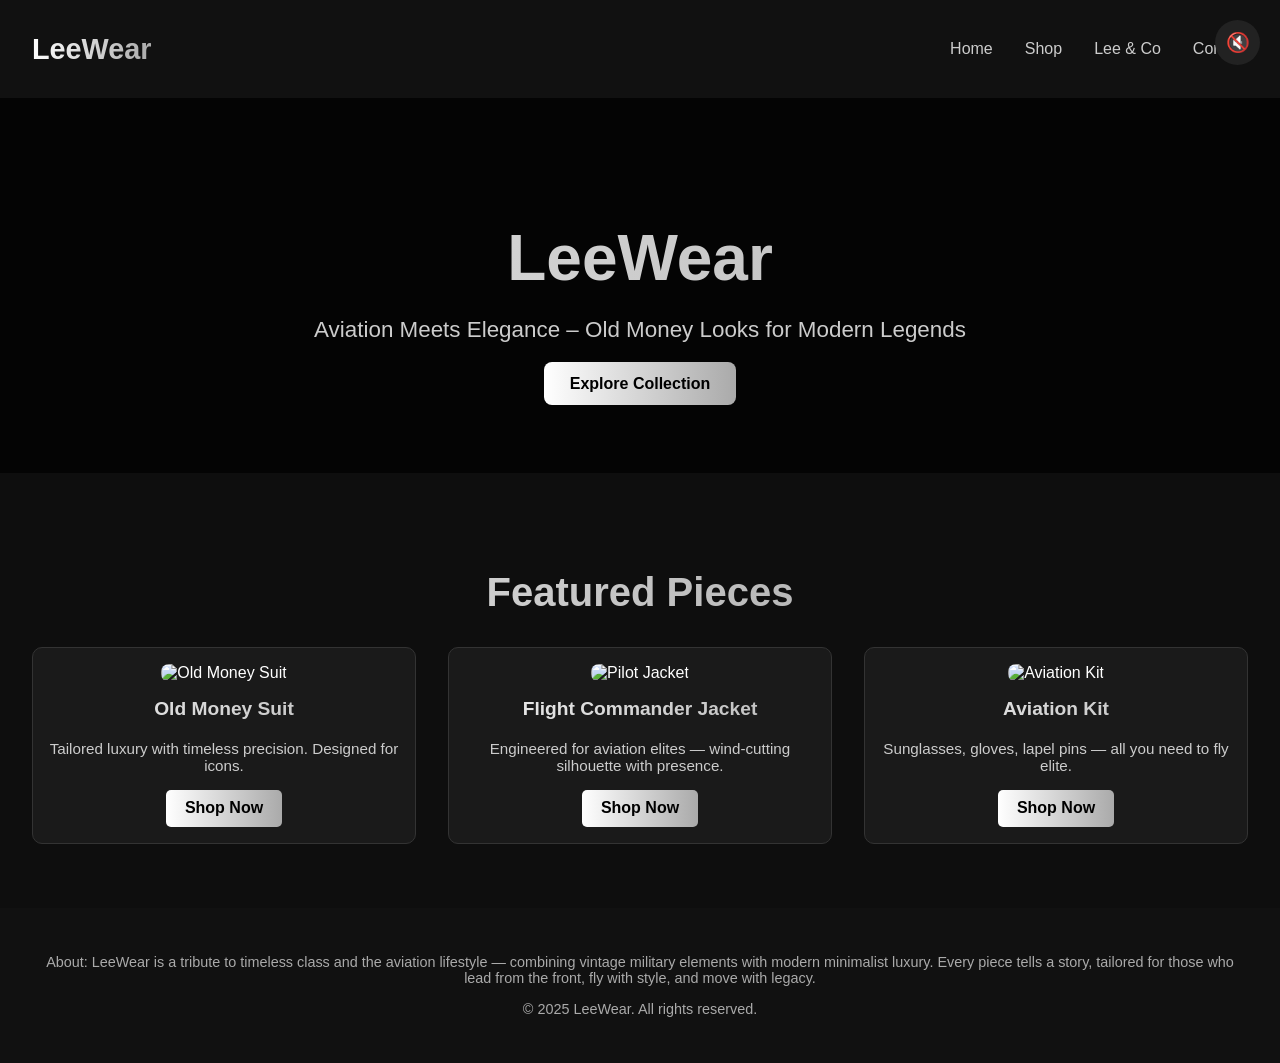
==== index.html @ e1c339de "Add files via upload" ====
<!DOCTYPE html>
<html lang="en">
<head>
  <meta charset="UTF-8" />
  <meta name="viewport" content="width=device-width, initial-scale=1.0"/>
  <title>LeeWear – Vintage Elite</title>
  <link rel="icon" href="https://img.icons8.com/?size=100&id=0PeI7FtJWHv1&format=png&color=000000" type="image/png"/>
  <style>
    body {
      margin: 0;
      font-family: 'Segoe UI', sans-serif;
      background-color: #0e0e0e;
      color: #fff;
    }

    nav {
      display: flex;
      justify-content: space-between;
      padding: 1.5rem 2rem;
      background-color: #111;
      align-items: center;
    }

    nav .logo {
      font-size: 1.8rem;
      font-weight: bold;
      background: linear-gradient(to right, #fff, #aaa);
      -webkit-background-clip: text;
      -webkit-text-fill-color: transparent;
    }

    nav ul {
      list-style: none;
      display: flex;
      gap: 2rem;
    }

    nav ul li a {
      color: #ccc;
      text-decoration: none;
      font-weight: 500;
      transition: color 0.3s;
    }

    nav ul li a:hover {
      color: #fff;
    }

    .hero {
      text-align: center;
      padding: 5rem 2rem;
      background: url('https://images.pexels.com/photos/432059/pexels-photo-432059.jpeg') center/cover no-repeat;
      background-blend-mode: multiply;
      background-color: rgba(0, 0, 0, 0.7);
    }

    .hero h1 {
      font-size: 4rem;
      margin-bottom: 1rem;
      background: linear-gradient(90deg, #e6e6e6, #b3b3b3);
      -webkit-background-clip: text;
      -webkit-text-fill-color: transparent;
    }

    .hero p {
      font-size: 1.4rem;
      margin-bottom: 2rem;
      color: #ccc;
    }

    .shop-btn {
      padding: 0.8rem 1.6rem;
      background: linear-gradient(to right, #fff, #aaa);
      color: black;
      border: none;
      border-radius: 8px;
      font-weight: bold;
      text-decoration: none;
      transition: background 0.3s;
    }

    .shop-btn:hover {
      background: linear-gradient(to right, #aaa, #fff);
    }

    .products {
      padding: 4rem 2rem;
      text-align: center;
    }

    .products h2 {
      font-size: 2.5rem;
      margin-bottom: 2rem;
      background: linear-gradient(to right, #eee, #999);
      -webkit-background-clip: text;
      -webkit-text-fill-color: transparent;
    }

    .product-grid {
      display: grid;
      grid-template-columns: repeat(auto-fit, minmax(250px, 1fr));
      gap: 2rem;
      margin-top: 2rem;
    }

    .product-card {
      background-color: #1a1a1a;
      border: 1px solid #333;
      border-radius: 10px;
      padding: 1rem;
      transition: transform 0.3s ease, border-color 0.3s;
    }

    .product-card:hover {
      transform: translateY(-5px);
      border-color: #888;
    }

    .product-card img {
      width: 100%;
      height: auto;
      border-radius: 8px;
    }

    .product-card h3 {
      margin-top: 1rem;
      font-size: 1.2rem;
      background: linear-gradient(to right, #eee, #bbb);
      -webkit-background-clip: text;
      -webkit-text-fill-color: transparent;
    }

    .product-card p {
      font-size: 0.95rem;
      margin: 0.5rem 0 1rem;
      color: #ccc;
    }

    .product-card a {
      display: inline-block;
      padding: 0.6rem 1.2rem;
      background: linear-gradient(to right, #fff, #aaa);
      color: black;
      border-radius: 5px;
      text-decoration: none;
      font-weight: bold;
      transition: background 0.3s;
    }

    .product-card a:hover {
      background: linear-gradient(to right, #aaa, #fff);
    }

    footer {
      text-align: center;
      padding: 2rem;
      background-color: #111;
      color: #aaa;
      font-size: 0.9rem;
    }

    #music-toggle {
      position: fixed;
      top: 20px;
      right: 20px;
      z-index: 999;
      background: #222;
      color: #fff;
      border: none;
      border-radius: 50%;
      width: 45px;
      height: 45px;
      font-size: 1.2rem;
      cursor: pointer;
    }

    @media (max-width: 768px) {
      nav ul {
        flex-direction: column;
        gap: 1rem;
      }
    }
  </style>
</head>
<body>
  <audio id="bg-audio" autoplay loop muted>
    <source src="https://archive.org/download/TheGodfatherTheme/The%20Godfather%20Theme.mp3" type="audio/mpeg">
  </audio>
  <button id="music-toggle">🔇</button>

  <script>
    const toggleBtn = document.getElementById('music-toggle');
    const audio = document.getElementById('bg-audio');

    toggleBtn.addEventListener('click', () => {
      audio.muted = !audio.muted;
      toggleBtn.textContent = audio.muted ? '🔇' : '🔊';
    });

    window.addEventListener('click', () => {
      if (audio.paused) audio.play();
    }, { once: true });
  </script>

  <header>
    <nav>
      <div class="logo">LeeWear</div>
      <ul>
        <li><a href="#top">Home</a></li>
        <li><a href="#products">Shop</a></li>
        <li><a href="https://tycoon-x32.github.io/lee-and-co/" target="_blank">Lee & Co</a></li>
        <li><a href="tel:+254708623801">Contact</a></li>
      </ul>
    </nav>
    <div class="hero" id="top">
      <h1>LeeWear</h1>
      <p>Aviation Meets Elegance – Old Money Looks for Modern Legends</p>
      <a href="#products" class="shop-btn">Explore Collection</a>
    </div>
  </header>

  <section class="products" id="products">
    <h2>Featured Pieces</h2>
    <div class="product-grid">
      <div class="product-card">
        <img src="https://images.pexels.com/photos/22481866/pexels-photo-22481866.jpeg" alt="Old Money Suit" />
        <h3>Old Money Suit</h3>
        <p>Tailored luxury with timeless precision. Designed for icons.</p>
        <a href="old-money-suit.html">Shop Now</a>
      </div>
      <div class="product-card">
        <img src="https://img.freepik.com/premium-photo/portrait-pilot-uniform-studio-shot-dark-background_977935-1883.jpg?w=2000" alt="Pilot Jacket" />
        <h3>Flight Commander Jacket</h3>
        <p>Engineered for aviation elites — wind-cutting silhouette with presence.</p>
        <a href="flight-commander-jacket.html">Shop Now</a>
      </div>
      <div class="product-card">
        <img src="https://images.pexels.com/photos/24425377/pexels-photo-24425377.jpeg" alt="Aviation Kit" />
        <h3>Aviation Kit</h3>
        <p>Sunglasses, gloves, lapel pins — all you need to fly elite.</p>
        <a href="aviation-kit.html">Shop Now</a>
      </div>
    </div>
  </section>

  <footer>
    <p>About: LeeWear is a tribute to timeless class and the aviation lifestyle — combining vintage military elements with modern minimalist luxury. Every piece tells a story, tailored for those who lead from the front, fly with style, and move with legacy.</p>
    <p>&copy; 2025 LeeWear. All rights reserved.</p>
  </footer>
</body>
</html>
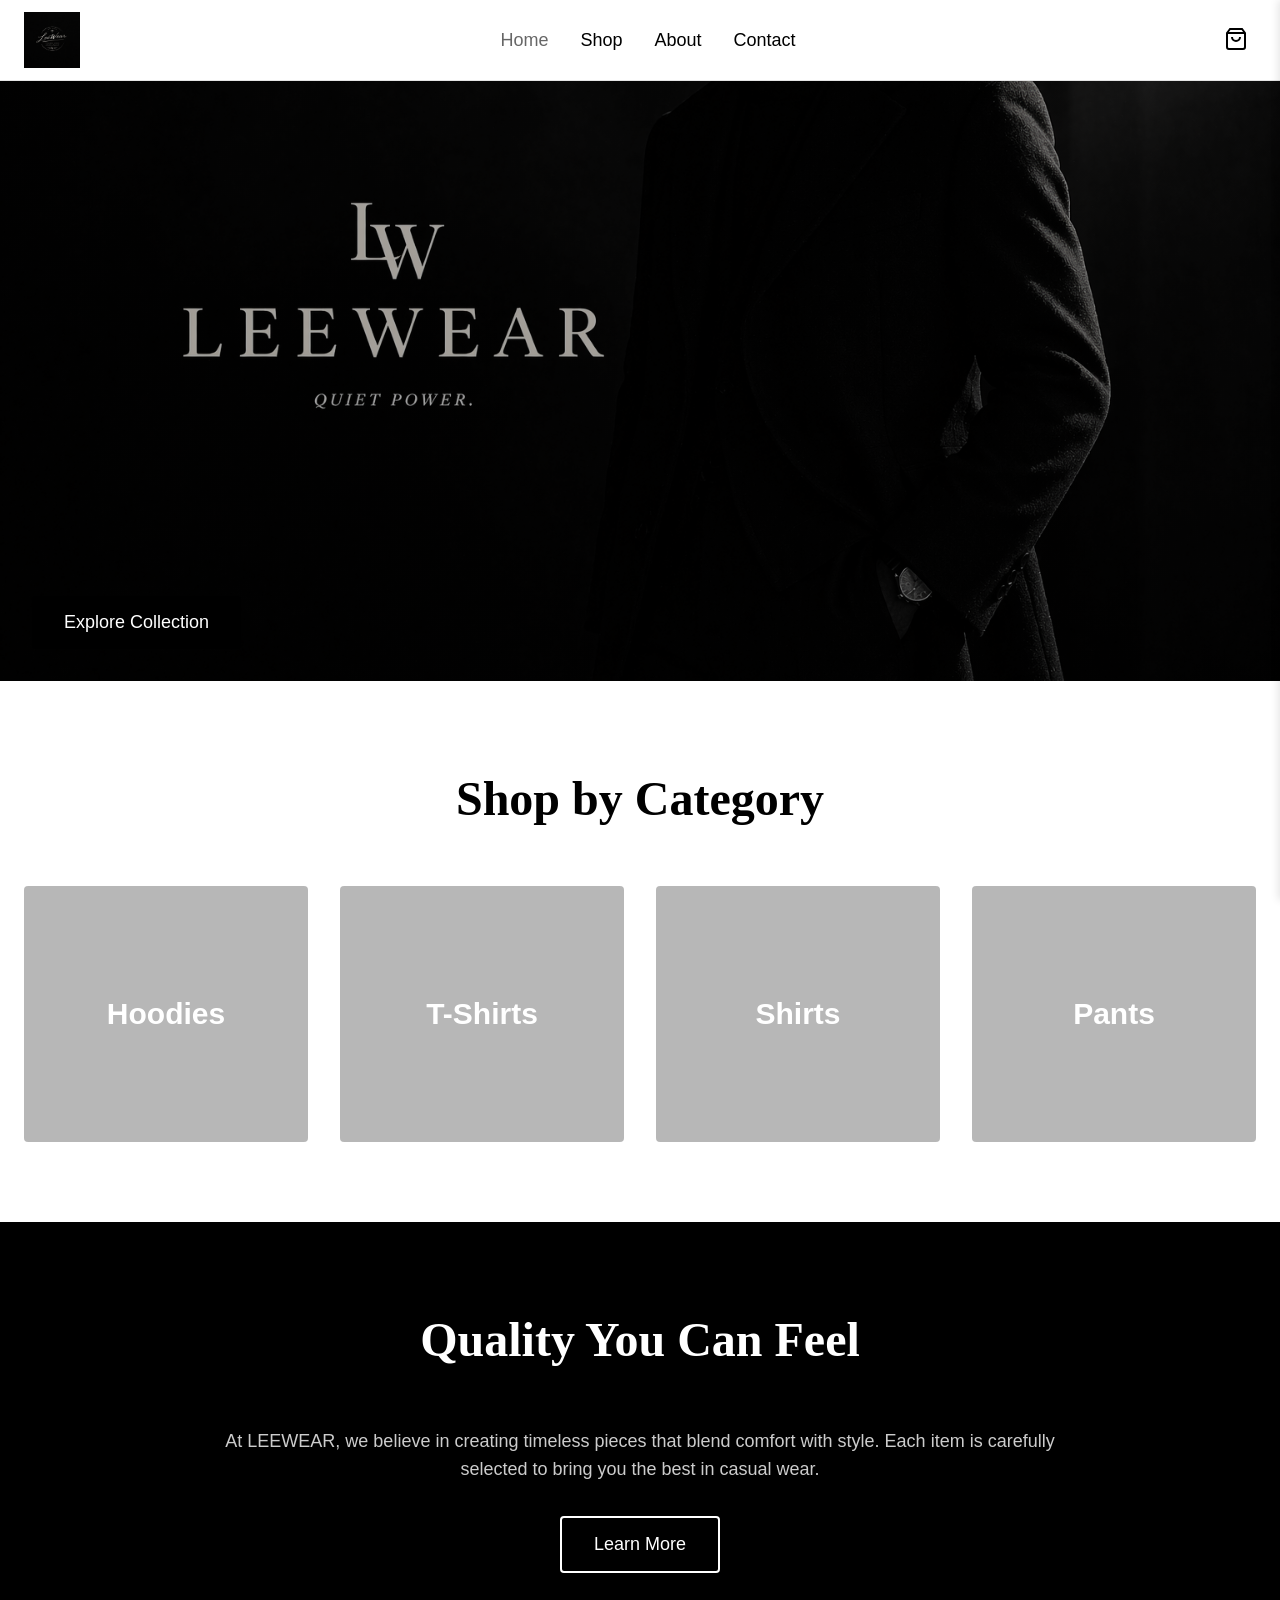
==== commit 3d1763da: "Add files via upload" ====
--- a/index.html
+++ b/index.html
@@ -1,251 +1,128 @@
 <!DOCTYPE html>
 <html lang="en">
 <head>
-  <meta charset="UTF-8" />
-  <meta name="viewport" content="width=device-width, initial-scale=1.0"/>
-  <title>LeeWear – Vintage Elite</title>
-  <link rel="icon" href="https://img.icons8.com/?size=100&id=0PeI7FtJWHv1&format=png&color=000000" type="image/png"/>
-  <style>
-    body {
-      margin: 0;
-      font-family: 'Segoe UI', sans-serif;
-      background-color: #0e0e0e;
-      color: #fff;
-    }
-
-    nav {
-      display: flex;
-      justify-content: space-between;
-      padding: 1.5rem 2rem;
-      background-color: #111;
-      align-items: center;
-    }
-
-    nav .logo {
-      font-size: 1.8rem;
-      font-weight: bold;
-      background: linear-gradient(to right, #fff, #aaa);
-      -webkit-background-clip: text;
-      -webkit-text-fill-color: transparent;
-    }
-
-    nav ul {
-      list-style: none;
-      display: flex;
-      gap: 2rem;
-    }
-
-    nav ul li a {
-      color: #ccc;
-      text-decoration: none;
-      font-weight: 500;
-      transition: color 0.3s;
-    }
-
-    nav ul li a:hover {
-      color: #fff;
-    }
-
-    .hero {
-      text-align: center;
-      padding: 5rem 2rem;
-      background: url('https://images.pexels.com/photos/432059/pexels-photo-432059.jpeg') center/cover no-repeat;
-      background-blend-mode: multiply;
-      background-color: rgba(0, 0, 0, 0.7);
-    }
-
-    .hero h1 {
-      font-size: 4rem;
-      margin-bottom: 1rem;
-      background: linear-gradient(90deg, #e6e6e6, #b3b3b3);
-      -webkit-background-clip: text;
-      -webkit-text-fill-color: transparent;
-    }
-
-    .hero p {
-      font-size: 1.4rem;
-      margin-bottom: 2rem;
-      color: #ccc;
-    }
-
-    .shop-btn {
-      padding: 0.8rem 1.6rem;
-      background: linear-gradient(to right, #fff, #aaa);
-      color: black;
-      border: none;
-      border-radius: 8px;
-      font-weight: bold;
-      text-decoration: none;
-      transition: background 0.3s;
-    }
-
-    .shop-btn:hover {
-      background: linear-gradient(to right, #aaa, #fff);
-    }
-
-    .products {
-      padding: 4rem 2rem;
-      text-align: center;
-    }
-
-    .products h2 {
-      font-size: 2.5rem;
-      margin-bottom: 2rem;
-      background: linear-gradient(to right, #eee, #999);
-      -webkit-background-clip: text;
-      -webkit-text-fill-color: transparent;
-    }
-
-    .product-grid {
-      display: grid;
-      grid-template-columns: repeat(auto-fit, minmax(250px, 1fr));
-      gap: 2rem;
-      margin-top: 2rem;
-    }
-
-    .product-card {
-      background-color: #1a1a1a;
-      border: 1px solid #333;
-      border-radius: 10px;
-      padding: 1rem;
-      transition: transform 0.3s ease, border-color 0.3s;
-    }
-
-    .product-card:hover {
-      transform: translateY(-5px);
-      border-color: #888;
-    }
-
-    .product-card img {
-      width: 100%;
-      height: auto;
-      border-radius: 8px;
-    }
-
-    .product-card h3 {
-      margin-top: 1rem;
-      font-size: 1.2rem;
-      background: linear-gradient(to right, #eee, #bbb);
-      -webkit-background-clip: text;
-      -webkit-text-fill-color: transparent;
-    }
-
-    .product-card p {
-      font-size: 0.95rem;
-      margin: 0.5rem 0 1rem;
-      color: #ccc;
-    }
-
-    .product-card a {
-      display: inline-block;
-      padding: 0.6rem 1.2rem;
-      background: linear-gradient(to right, #fff, #aaa);
-      color: black;
-      border-radius: 5px;
-      text-decoration: none;
-      font-weight: bold;
-      transition: background 0.3s;
-    }
-
-    .product-card a:hover {
-      background: linear-gradient(to right, #aaa, #fff);
-    }
-
-    footer {
-      text-align: center;
-      padding: 2rem;
-      background-color: #111;
-      color: #aaa;
-      font-size: 0.9rem;
-    }
-
-    #music-toggle {
-      position: fixed;
-      top: 20px;
-      right: 20px;
-      z-index: 999;
-      background: #222;
-      color: #fff;
-      border: none;
-      border-radius: 50%;
-      width: 45px;
-      height: 45px;
-      font-size: 1.2rem;
-      cursor: pointer;
-    }
-
-    @media (max-width: 768px) {
-      nav ul {
-        flex-direction: column;
-        gap: 1rem;
-      }
-    }
-  </style>
+    <meta charset="UTF-8">
+    <meta name="viewport" content="width=device-width, initial-scale=1.0">
+    <meta name="theme-color" content="#000000">
+    <link rel="icon" type="image/png" href="logo.png">
+    <link rel="apple-touch-icon" href="logo.png">
+    <link rel="manifest" href="manifest.webmanifest">
+    <title>LEEWEAR - Casual Style, Elevated Comfort</title>
+    <link rel="stylesheet" href="styles.css">
+    <link href="https://fonts.cdnfonts.com/css/palace-script-mt" rel="stylesheet">
+    <link href="https://fonts.cdnfonts.com/css/niagara-solid" rel="stylesheet">
 </head>
 <body>
-  <audio id="bg-audio" autoplay loop muted>
-    <source src="https://archive.org/download/TheGodfatherTheme/The%20Godfather%20Theme.mp3" type="audio/mpeg">
-  </audio>
-  <button id="music-toggle">🔇</button>
+    <!-- Navigation -->
+    <nav class="navbar">
+        <div class="nav-container">
+            <a href="index.html" class="logo">
+                <img src="logo.png" alt="LEEWEAR logo" class="logo-img">
+            </a>
+            
+            <div class="nav-links">
+                <a href="index.html" class="nav-link active">Home</a>
+                <a href="shop.html" class="nav-link">Shop</a>
+                <a href="about.html" class="nav-link">About</a>
+                <a href="contact.html" class="nav-link">Contact</a>
+            </div>
 
-  <script>
-    const toggleBtn = document.getElementById('music-toggle');
-    const audio = document.getElementById('bg-audio');
+            <div class="nav-actions">
+                <button class="cart-btn" onclick="toggleCart()">
+                    <svg width="24" height="24" viewBox="0 0 24 24" fill="none" stroke="currentColor" stroke-width="2">
+                        <path d="M6 2L3 6v14a2 2 0 0 0 2 2h14a2 2 0 0 0 2-2V6l-3-4z"></path>
+                        <line x1="3" y1="6" x2="21" y2="6"></line>
+                        <path d="M16 10a4 4 0 0 1-8 0"></path>
+                    </svg>
+                    <span class="cart-count" id="cart-count">0</span>
+                </button>
+                <button class="mobile-menu-btn" onclick="toggleMobileMenu()">
+                    <svg id="menu-icon" width="24" height="24" viewBox="0 0 24 24" fill="none" stroke="currentColor" stroke-width="2">
+                        <line x1="3" y1="12" x2="21" y2="12"></line>
+                        <line x1="3" y1="6" x2="21" y2="6"></line>
+                        <line x1="3" y1="18" x2="21" y2="18"></line>
+                    </svg>
+                </button>
+            </div>
+        </div>
 
-    toggleBtn.addEventListener('click', () => {
-      audio.muted = !audio.muted;
-      toggleBtn.textContent = audio.muted ? '🔇' : '🔊';
-    });
+        <div class="mobile-menu" id="mobile-menu">
+            <a href="index.html" class="mobile-link">Home</a>
+            <a href="shop.html" class="mobile-link">Shop</a>
+            <a href="about.html" class="mobile-link">About</a>
+            <a href="contact.html" class="mobile-link">Contact</a>
+        </div>
+    </nav>
 
-    window.addEventListener('click', () => {
-      if (audio.paused) audio.play();
-    }, { once: true });
-  </script>
+    <!-- Hero Section -->
+    <section class="hero">
+        <div class="hero-content">
+            <a href="shop.html" class="btn-primary">Explore Collection</a>
+        </div>
+    </section>
 
-  <header>
-    <nav>
-      <div class="logo">LeeWear</div>
-      <ul>
-        <li><a href="#top">Home</a></li>
-        <li><a href="#products">Shop</a></li>
-        <li><a href="https://tycoon-x32.github.io/lee-and-co/" target="_blank">Lee & Co</a></li>
-        <li><a href="tel:+254708623801">Contact</a></li>
-      </ul>
-    </nav>
-    <div class="hero" id="top">
-      <h1>LeeWear</h1>
-      <p>Aviation Meets Elegance – Old Money Looks for Modern Legends</p>
-      <a href="#products" class="shop-btn">Explore Collection</a>
+    <!-- Categories Section -->
+    <section class="categories-section">
+        <h2 class="section-title">Shop by Category</h2>
+        <div class="categories-grid">
+            <a href="shop.html?category=Hoodies" class="category-card">
+                <div class="category-overlay"></div>
+                <h3 class="category-name">Hoodies</h3>
+            </a>
+            <a href="shop.html?category=T-Shirts" class="category-card">
+                <div class="category-overlay"></div>
+                <h3 class="category-name">T-Shirts</h3>
+            </a>
+            <a href="shop.html?category=Shirts" class="category-card">
+                <div class="category-overlay"></div>
+                <h3 class="category-name">Shirts</h3>
+            </a>
+            <a href="shop.html?category=Pants" class="category-card">
+                <div class="category-overlay"></div>
+                <h3 class="category-name">Pants</h3>
+            </a>
+        </div>
+    </section>
+
+    <!-- About Preview -->
+    <section class="about-preview">
+        <div class="about-content">
+            <h2 class="section-title">Quality You Can Feel</h2>
+            <p class="about-text">
+                At LEEWEAR, we believe in creating timeless pieces that blend comfort with style.
+                Each item is carefully selected to bring you the best in casual wear.
+            </p>
+            <a href="about.html" class="btn-secondary">Learn More</a>
+        </div>
+    </section>
+
+    <!-- Cart Sidebar -->
+    <div class="cart-overlay" id="cart-overlay" onclick="toggleCart()"></div>
+    <div class="cart-sidebar" id="cart-sidebar">
+        <div class="cart-header">
+            <h2 class="cart-title">Shopping Cart</h2>
+            <button class="close-btn" onclick="toggleCart()">
+                <svg width="24" height="24" viewBox="0 0 24 24" fill="none" stroke="currentColor" stroke-width="2">
+                    <line x1="18" y1="6" x2="6" y2="18"></line>
+                    <line x1="6" y1="6" x2="18" y2="18"></line>
+                </svg>
+            </button>
+        </div>
+        <div class="cart-items" id="cart-items">
+            <div class="empty-cart">
+                <p>Your cart is empty</p>
+            </div>
+        </div>
+        <div class="cart-footer" id="cart-footer" style="display: none;">
+            <div class="cart-total">
+                <span>Total:</span>
+                <span class="total-price" id="total-price">KSH 0</span>
+            </div>
+            <button class="btn-checkout" onclick="checkout()">Proceed to Order</button>
+        </div>
     </div>
-  </header>
 
-  <section class="products" id="products">
-    <h2>Featured Pieces</h2>
-    <div class="product-grid">
-      <div class="product-card">
-        <img src="https://images.pexels.com/photos/22481866/pexels-photo-22481866.jpeg" alt="Old Money Suit" />
-        <h3>Old Money Suit</h3>
-        <p>Tailored luxury with timeless precision. Designed for icons.</p>
-        <a href="old-money-suit.html">Shop Now</a>
-      </div>
-      <div class="product-card">
-        <img src="https://img.freepik.com/premium-photo/portrait-pilot-uniform-studio-shot-dark-background_977935-1883.jpg?w=2000" alt="Pilot Jacket" />
-        <h3>Flight Commander Jacket</h3>
-        <p>Engineered for aviation elites — wind-cutting silhouette with presence.</p>
-        <a href="flight-commander-jacket.html">Shop Now</a>
-      </div>
-      <div class="product-card">
-        <img src="https://images.pexels.com/photos/24425377/pexels-photo-24425377.jpeg" alt="Aviation Kit" />
-        <h3>Aviation Kit</h3>
-        <p>Sunglasses, gloves, lapel pins — all you need to fly elite.</p>
-        <a href="aviation-kit.html">Shop Now</a>
-      </div>
-    </div>
-  </section>
-
-  <footer>
-    <p>About: LeeWear is a tribute to timeless class and the aviation lifestyle — combining vintage military elements with modern minimalist luxury. Every piece tells a story, tailored for those who lead from the front, fly with style, and move with legacy.</p>
-    <p>&copy; 2025 LeeWear. All rights reserved.</p>
-  </footer>
+    <script src="cart.js"></script>
+    <script src="main.js"></script>
 </body>
 </html>
--- a/styles.css
+++ b/styles.css
@@ -0,0 +1,814 @@
+* {
+    margin: 0;
+    padding: 0;
+    box-sizing: border-box;
+}
+
+body {
+    font-family: 'Niagara Solid', sans-serif;
+    background-color: #ffffff;
+    color: #000000;
+    line-height: 1.6;
+}
+
+/* Navigation */
+.navbar {
+    background-color: #ffffff;
+    border-bottom: 1px solid rgba(0, 0, 0, 0.1);
+    position: sticky;
+    top: 0;
+    z-index: 40;
+}
+
+.nav-container {
+    max-width: 1280px;
+    margin: 0 auto;
+    padding: 0 1.5rem;
+    display: flex;
+    justify-content: space-between;
+    align-items: center;
+    height: 80px;
+}
+
+.logo {
+    display: inline-flex;
+    align-items: center;
+    text-decoration: none;
+}
+
+.logo-img {
+    display: block;
+    width: auto;
+    max-height: 56px;
+}
+
+.nav-links {
+    display: flex;
+    gap: 2rem;
+}
+
+.nav-link {
+    color: #000000;
+    text-decoration: none;
+    font-size: 1.125rem;
+    transition: color 0.3s;
+}
+
+.nav-link:hover,
+.nav-link.active {
+    color: rgba(0, 0, 0, 0.6);
+}
+
+.nav-actions {
+    display: flex;
+    align-items: center;
+    gap: 0.5rem;
+}
+
+.cart-btn,
+.mobile-menu-btn {
+    background: none;
+    border: none;
+    cursor: pointer;
+    padding: 0.5rem;
+    border-radius: 50%;
+    transition: background-color 0.3s;
+    position: relative;
+}
+
+.cart-btn:hover,
+.mobile-menu-btn:hover {
+    background-color: rgba(0, 0, 0, 0.05);
+}
+
+.cart-count {
+    position: absolute;
+    top: -4px;
+    right: -4px;
+    background-color: #000000;
+    color: #ffffff;
+    font-size: 0.75rem;
+    width: 20px;
+    height: 20px;
+    border-radius: 50%;
+    display: none;
+    align-items: center;
+    justify-content: center;
+}
+
+.cart-count.active {
+    display: flex;
+}
+
+.mobile-menu-btn {
+    display: none;
+}
+
+.mobile-menu {
+    display: none;
+    padding-bottom: 1rem;
+}
+
+.mobile-menu.active {
+    display: block;
+}
+
+.mobile-link {
+    display: block;
+    padding: 0.5rem 1rem;
+    color: #000000;
+    text-decoration: none;
+    font-size: 1.125rem;
+    transition: background-color 0.3s;
+}
+
+.mobile-link:hover {
+    background-color: rgba(0, 0, 0, 0.05);
+}
+
+/* Hero Section */
+.hero {
+    height: 600px;
+    position: relative;
+    display: flex;
+    align-items: center;
+    justify-content: center;
+    background-image: linear-gradient(rgba(0, 0, 0, 0.35), rgba(0, 0, 0, 0.35)), url("hero.png");
+    background-size: cover;
+    background-position: center;
+    background-repeat: no-repeat;
+    color: #ffffff;
+}
+
+.hero-content {
+    position: absolute;
+    bottom: 2rem;
+    left: 2rem;
+    padding: 0;
+}
+
+.hero-title {
+    font-family: 'Palace Script MT', cursive;
+    font-size: 6rem;
+    margin-bottom: 1.5rem;
+    color: #ffffff;
+}
+
+.hero-subtitle {
+    font-size: 1.5rem;
+    color: rgba(255, 255, 255, 0.85);
+    margin-bottom: 2rem;
+}
+
+/* Buttons */
+.btn-primary,
+.btn-secondary,
+.btn-submit {
+    display: inline-block;
+    padding: 0.75rem 2rem;
+    border-radius: 4px;
+    text-decoration: none;
+    font-size: 1.125rem;
+    transition: all 0.3s;
+    cursor: pointer;
+    border: none;
+}
+
+.btn-primary {
+    background-color: #000000;
+    color: #ffffff;
+}
+
+.btn-primary:hover {
+    background-color: rgba(0, 0, 0, 0.8);
+}
+
+.btn-secondary {
+    background-color: transparent;
+    color: #ffffff;
+    border: 2px solid #ffffff;
+}
+
+.btn-secondary:hover {
+    background-color: #ffffff;
+    color: #000000;
+}
+
+.btn-submit {
+    width: 100%;
+    background-color: #000000;
+    color: #ffffff;
+    text-transform: uppercase;
+    letter-spacing: 1px;
+}
+
+.btn-submit:hover {
+    background-color: rgba(0, 0, 0, 0.8);
+}
+
+.pwa-install-banner {
+    position: fixed;
+    left: 1rem;
+    right: 1rem;
+    bottom: 1rem;
+    z-index: 100;
+    background-color: rgba(0, 0, 0, 0.9);
+    color: #ffffff;
+    border-radius: 12px;
+    box-shadow: 0 16px 40px rgba(0, 0, 0, 0.2);
+    padding: 1rem 1rem 0.75rem;
+}
+
+.pwa-install-content {
+    display: flex;
+    align-items: center;
+    justify-content: space-between;
+    gap: 1rem;
+    flex-wrap: wrap;
+}
+
+.pwa-install-content span {
+    flex: 1 1 220px;
+    font-size: 0.95rem;
+}
+
+.pwa-install-actions {
+    display: flex;
+    align-items: center;
+    gap: 0.75rem;
+    flex: 0 0 auto;
+}
+
+.pwa-install-close {
+    background: none;
+    border: none;
+    color: #ffffff;
+    font-size: 1.5rem;
+    cursor: pointer;
+    padding: 0 0.25rem;
+}
+
+/* Categories Section */
+.categories-section {
+    max-width: 1280px;
+    margin: 0 auto;
+    padding: 5rem 1.5rem;
+}
+
+.section-title {
+    font-family: 'Palace Script MT', cursive;
+    font-size: 3rem;
+    text-align: center;
+    margin-bottom: 3rem;
+}
+
+.categories-grid {
+    display: grid;
+    grid-template-columns: repeat(auto-fit, minmax(250px, 1fr));
+    gap: 2rem;
+}
+
+.category-card {
+    position: relative;
+    height: 16rem;
+    overflow: hidden;
+    border-radius: 4px;
+    text-decoration: none;
+    background-color: rgba(0, 0, 0, 0.1);
+}
+
+.category-overlay {
+    position: absolute;
+    inset: 0;
+    background-color: rgba(0, 0, 0, 0.2);
+    transition: background-color 0.3s;
+    z-index: 10;
+}
+
+.category-card:hover .category-overlay {
+    background-color: rgba(0, 0, 0, 0.1);
+}
+
+.category-name {
+    position: absolute;
+    inset: 0;
+    display: flex;
+    align-items: center;
+    justify-content: center;
+    color: #ffffff;
+    font-size: 1.875rem;
+    z-index: 20;
+}
+
+/* About Preview */
+.about-preview {
+    background-color: #000000;
+    color: #ffffff;
+    padding: 5rem 1rem;
+}
+
+.about-content {
+    max-width: 56rem;
+    margin: 0 auto;
+    text-align: center;
+}
+
+.about-text {
+    font-size: 1.125rem;
+    color: rgba(255, 255, 255, 0.8);
+    margin-bottom: 2rem;
+}
+
+/* Shop Page */
+.shop-container {
+    max-width: 1280px;
+    margin: 0 auto;
+    padding: 3rem 1.5rem;
+}
+
+.page-title {
+    font-family: 'Palace Script MT', cursive;
+    font-size: 4rem;
+    text-align: center;
+    margin-bottom: 3rem;
+}
+
+.category-filter {
+    display: flex;
+    justify-content: center;
+    gap: 1rem;
+    margin-bottom: 3rem;
+    flex-wrap: wrap;
+}
+
+.filter-btn {
+    padding: 0.5rem 1.5rem;
+    border-radius: 4px;
+    border: 1px solid rgba(0, 0, 0, 0.2);
+    background-color: #ffffff;
+    color: #000000;
+    cursor: pointer;
+    transition: all 0.3s;
+}
+
+.filter-btn:hover,
+.filter-btn.active {
+    background-color: #000000;
+    color: #ffffff;
+    border-color: #000000;
+}
+
+.products-grid {
+    display: grid;
+    grid-template-columns: repeat(auto-fill, minmax(250px, 1fr));
+    gap: 2rem;
+}
+
+/* Product Card */
+.product-card {
+    cursor: pointer;
+}
+
+.product-image-container {
+    position: relative;
+    aspect-ratio: 3/4;
+    overflow: hidden;
+    margin-bottom: 0.75rem;
+}
+
+.product-image {
+    width: 100%;
+    height: 100%;
+    object-fit: cover;
+    transition: transform 0.3s;
+}
+
+.product-card:hover .product-image {
+    transform: scale(1.05);
+}
+
+.product-info {
+    position: absolute;
+    bottom: 0;
+    left: 0;
+    right: 0;
+    background: linear-gradient(to top, rgba(0, 0, 0, 0.7), transparent);
+    padding: 1rem;
+}
+
+.product-name {
+    color: #ffffff;
+    font-size: 1.125rem;
+    margin-bottom: 0.25rem;
+}
+
+.product-price {
+    color: #ffffff;
+    font-weight: 600;
+}
+
+.add-to-cart-btn {
+    width: 100%;
+    background-color: #000000;
+    color: #ffffff;
+    padding: 0.5rem;
+    border: none;
+    border-radius: 4px;
+    cursor: pointer;
+    opacity: 0;
+    transition: opacity 0.3s;
+}
+
+.product-card:hover .add-to-cart-btn {
+    opacity: 1;
+}
+
+/* About Page */
+.about-container {
+    max-width: 56rem;
+    margin: 0 auto;
+    padding: 5rem 1.5rem;
+}
+
+.about-sections {
+    display: flex;
+    flex-direction: column;
+    gap: 2rem;
+}
+
+.about-section {
+    margin-bottom: 2rem;
+}
+
+.about-heading {
+    font-family: 'Palace Script MT', cursive;
+    font-size: 2rem;
+    margin-bottom: 1rem;
+}
+
+.about-paragraph {
+    font-size: 1.125rem;
+    color: rgba(0, 0, 0, 0.7);
+    line-height: 1.8;
+}
+
+.features-grid {
+    display: grid;
+    grid-template-columns: repeat(auto-fit, minmax(250px, 1fr));
+    gap: 1.5rem;
+}
+
+.feature-card {
+    border: 1px solid rgba(0, 0, 0, 0.1);
+    padding: 1.5rem;
+    border-radius: 4px;
+}
+
+.feature-title {
+    font-size: 1.25rem;
+    font-weight: 600;
+    margin-bottom: 0.5rem;
+}
+
+.feature-text {
+    color: rgba(0, 0, 0, 0.7);
+}
+
+.about-closing {
+    text-align: center;
+    padding-top: 2rem;
+}
+
+/* Contact Page */
+.contact-container {
+    max-width: 1152px;
+    margin: 0 auto;
+    padding: 5rem 1.5rem;
+}
+
+.contact-header {
+    text-align: center;
+    margin-bottom: 3rem;
+}
+
+.contact-subtitle {
+    font-size: 1.25rem;
+    color: rgba(0, 0, 0, 0.7);
+}
+
+.contact-grid {
+    display: grid;
+    grid-template-columns: repeat(auto-fit, minmax(350px, 1fr));
+    gap: 3rem;
+}
+
+.contact-heading {
+    font-family: 'Palace Script MT', cursive;
+    font-size: 2rem;
+    margin-bottom: 1.5rem;
+}
+
+.contact-intro {
+    font-size: 1.125rem;
+    color: rgba(0, 0, 0, 0.7);
+    margin-bottom: 2rem;
+}
+
+.contact-details {
+    display: flex;
+    flex-direction: column;
+    gap: 1.5rem;
+}
+
+.contact-item {
+    display: flex;
+    gap: 1rem;
+}
+
+.contact-item svg {
+    flex-shrink: 0;
+    margin-top: 0.25rem;
+}
+
+.contact-item h3 {
+    font-size: 1.125rem;
+    font-weight: 600;
+    margin-bottom: 0.25rem;
+}
+
+.contact-item a {
+    color: rgba(0, 0, 0, 0.7);
+    text-decoration: none;
+    transition: color 0.3s;
+}
+
+.contact-item a:hover {
+    color: #000000;
+}
+
+.contact-item p {
+    color: rgba(0, 0, 0, 0.7);
+}
+
+/* Contact Form */
+.contact-form {
+    display: flex;
+    flex-direction: column;
+    gap: 1.5rem;
+}
+
+.form-group {
+    display: flex;
+    flex-direction: column;
+}
+
+.form-group label {
+    font-size: 0.875rem;
+    font-weight: 500;
+    margin-bottom: 0.5rem;
+    text-transform: uppercase;
+    letter-spacing: 1px;
+}
+
+.form-group input,
+.form-group textarea {
+    padding: 0.75rem 1rem;
+    border: 1px solid rgba(0, 0, 0, 0.2);
+    border-radius: 4px;
+    font-family: 'Niagara Solid', sans-serif;
+    font-size: 1rem;
+    transition: border-color 0.3s;
+}
+
+.form-group input:focus,
+.form-group textarea:focus {
+    outline: none;
+    border-color: #000000;
+}
+
+.form-group textarea {
+    resize: none;
+}
+
+/* Cart Sidebar */
+.cart-overlay {
+    position: fixed;
+    inset: 0;
+    background-color: rgba(0, 0, 0, 0.5);
+    z-index: 40;
+    display: none;
+}
+
+.cart-overlay.active {
+    display: block;
+}
+
+.cart-sidebar {
+    position: fixed;
+    top: 0;
+    right: 0;
+    height: 100%;
+    width: 100%;
+    max-width: 28rem;
+    background-color: #ffffff;
+    box-shadow: -2px 0 8px rgba(0, 0, 0, 0.1);
+    z-index: 50;
+    transform: translateX(100%);
+    transition: transform 0.3s;
+    display: flex;
+    flex-direction: column;
+}
+
+.cart-sidebar.active {
+    transform: translateX(0);
+}
+
+.cart-header {
+    display: flex;
+    align-items: center;
+    justify-content: space-between;
+    padding: 1.5rem;
+    border-bottom: 1px solid rgba(0, 0, 0, 0.1);
+}
+
+.cart-title {
+    font-family: 'Palace Script MT', cursive;
+    font-size: 1.5rem;
+}
+
+.close-btn {
+    background: none;
+    border: none;
+    cursor: pointer;
+    padding: 0.5rem;
+    border-radius: 50%;
+    transition: background-color 0.3s;
+}
+
+.close-btn:hover {
+    background-color: rgba(0, 0, 0, 0.05);
+}
+
+.cart-items {
+    flex: 1;
+    overflow-y: auto;
+    padding: 1.5rem;
+}
+
+.empty-cart {
+    text-align: center;
+    padding: 3rem 0;
+    color: rgba(0, 0, 0, 0.6);
+}
+
+.cart-item {
+    display: flex;
+    gap: 1rem;
+    border-bottom: 1px solid rgba(0, 0, 0, 0.1);
+    padding-bottom: 1rem;
+    margin-bottom: 1rem;
+}
+
+.cart-item-image {
+    width: 80px;
+    height: 80px;
+    object-fit: cover;
+    border-radius: 4px;
+}
+
+.cart-item-details {
+    flex: 1;
+}
+
+.cart-item-name {
+    font-weight: 500;
+    margin-bottom: 0.25rem;
+}
+
+.cart-item-price {
+    font-size: 0.875rem;
+    color: rgba(0, 0, 0, 0.6);
+    margin-bottom: 0.5rem;
+}
+
+.cart-item-actions {
+    display: flex;
+    align-items: center;
+    gap: 0.5rem;
+}
+
+.quantity-btn {
+    background: none;
+    border: none;
+    cursor: pointer;
+    padding: 0.25rem;
+    border-radius: 4px;
+    transition: background-color 0.3s;
+}
+
+.quantity-btn:hover {
+    background-color: rgba(0, 0, 0, 0.05);
+}
+
+.quantity {
+    width: 2rem;
+    text-align: center;
+}
+
+.remove-btn {
+    background: none;
+    border: none;
+    cursor: pointer;
+    padding: 0.25rem;
+    color: #dc2626;
+    margin-left: auto;
+    border-radius: 4px;
+    transition: background-color 0.3s;
+}
+
+.remove-btn:hover {
+    background-color: #fef2f2;
+}
+
+.cart-footer {
+    border-top: 1px solid rgba(0, 0, 0, 0.1);
+    padding: 1.5rem;
+}
+
+.cart-total {
+    display: flex;
+    justify-content: space-between;
+    align-items: center;
+    margin-bottom: 1rem;
+    font-size: 1.125rem;
+}
+
+.total-price {
+    font-size: 1.5rem;
+    font-weight: bold;
+}
+
+.btn-checkout {
+    width: 100%;
+    background-color: #000000;
+    color: #ffffff;
+    padding: 0.75rem;
+    border: none;
+    border-radius: 4px;
+    cursor: pointer;
+    transition: background-color 0.3s;
+}
+
+.btn-checkout:hover {
+    background-color: rgba(0, 0, 0, 0.8);
+}
+
+/* Responsive Design */
+@media (max-width: 768px) {
+    .nav-links {
+        display: none;
+    }
+
+    .mobile-menu-btn {
+        display: block;
+    }
+
+    .hero-title {
+        font-size: 4rem;
+    }
+
+    .hero-subtitle {
+        font-size: 1.25rem;
+    }
+
+    .section-title {
+        font-size: 2.5rem;
+    }
+
+    .page-title {
+        font-size: 3rem;
+    }
+
+    .contact-grid {
+        grid-template-columns: 1fr;
+    }
+
+    .cart-sidebar {
+        max-width: 100%;
+    }
+}
+
+@media (max-width: 480px) {
+    .hero-title {
+        font-size: 3rem;
+    }
+
+    .categories-grid {
+        grid-template-columns: 1fr;
+    }
+
+    .products-grid {
+        grid-template-columns: repeat(2, 1fr);
+        gap: 1rem;
+    }
+}
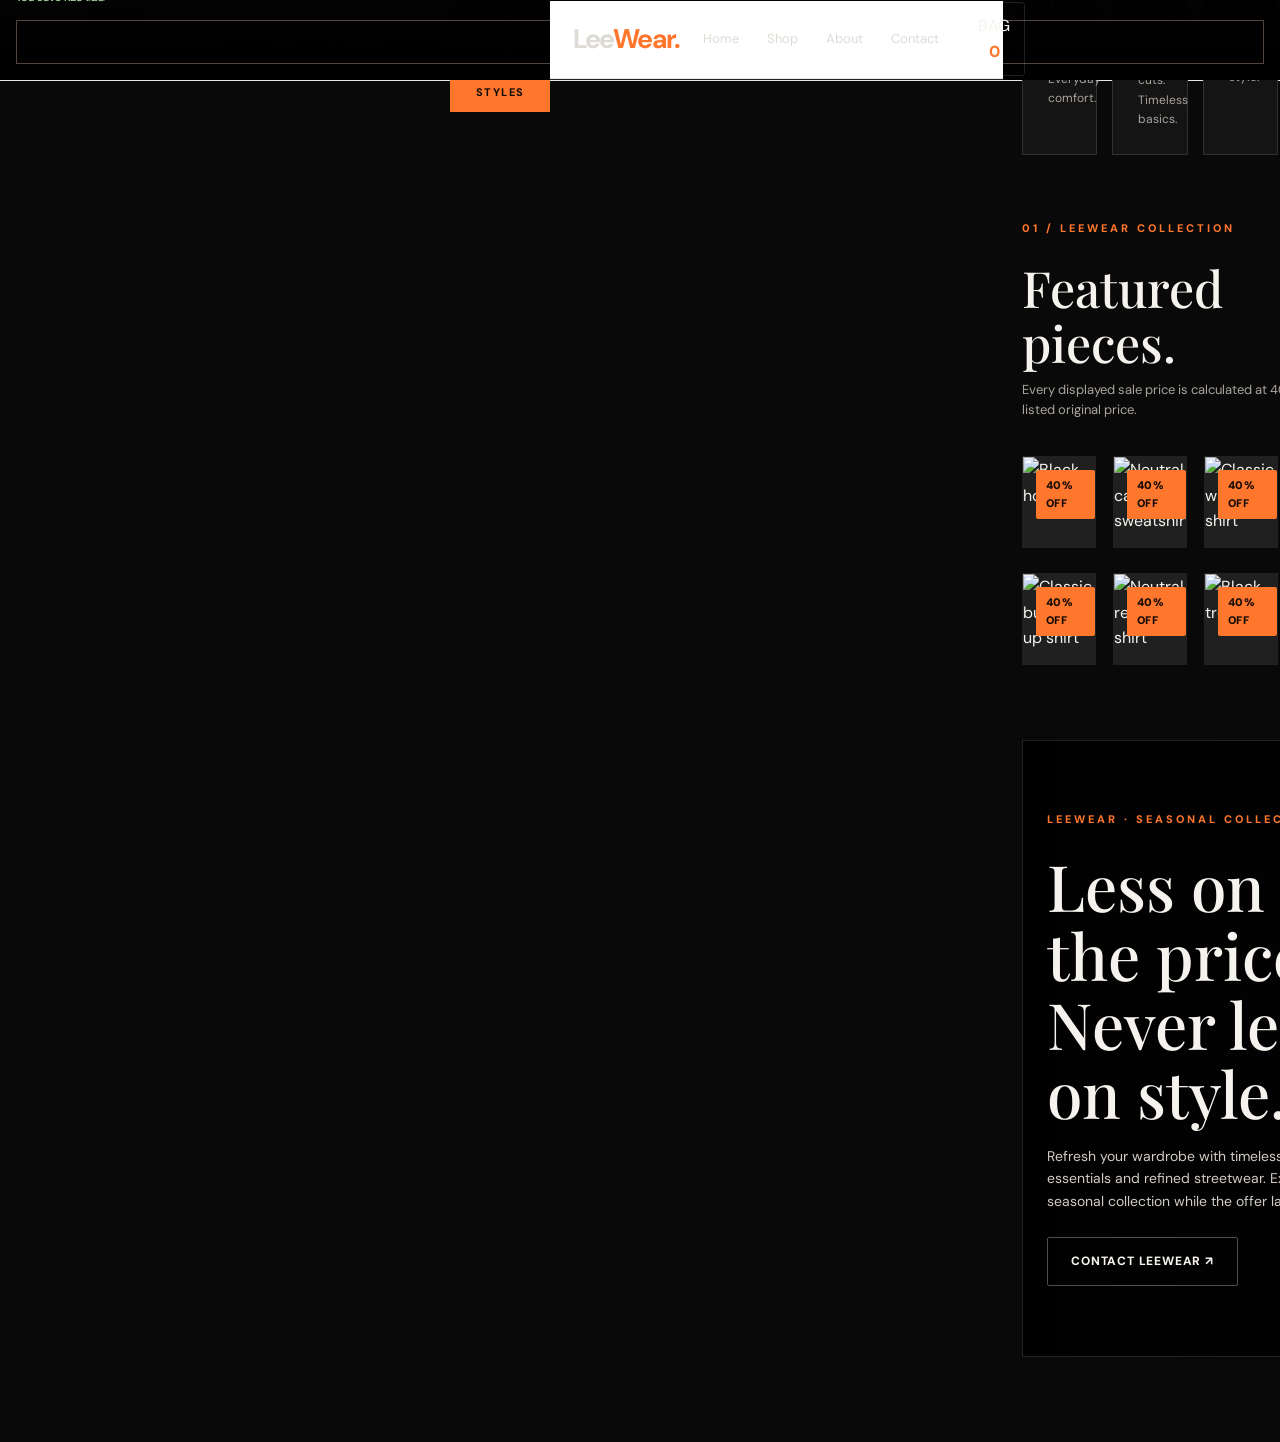
==== commit 44305941: "Update index.html" ====
--- a/index.html
+++ b/index.html
@@ -1,3 +1,4 @@
+
 <!DOCTYPE html>
 <html lang="en">
 <head>
@@ -26,103 +27,1236 @@
                 <a href="about.html" class="nav-link">About</a>
                 <a href="contact.html" class="nav-link">Contact</a>
             </div>
-
-            <div class="nav-actions">
-                <button class="cart-btn" onclick="toggleCart()">
-                    <svg width="24" height="24" viewBox="0 0 24 24" fill="none" stroke="currentColor" stroke-width="2">
-                        <path d="M6 2L3 6v14a2 2 0 0 0 2 2h14a2 2 0 0 0 2-2V6l-3-4z"></path>
-                        <line x1="3" y1="6" x2="21" y2="6"></line>
-                        <path d="M16 10a4 4 0 0 1-8 0"></path>
-                    </svg>
-                    <span class="cart-count" id="cart-count">0</span>
-                </button>
-                <button class="mobile-menu-btn" onclick="toggleMobileMenu()">
-                    <svg id="menu-icon" width="24" height="24" viewBox="0 0 24 24" fill="none" stroke="currentColor" stroke-width="2">
-                        <line x1="3" y1="12" x2="21" y2="12"></line>
-                        <line x1="3" y1="6" x2="21" y2="6"></line>
-                        <line x1="3" y1="18" x2="21" y2="18"></line>
-                    </svg>
-                </button>
+  <meta charset="UTF-8">
+  <meta name="viewport" content="width=device-width, initial-scale=1.0">
+  <meta name="theme-color" content="#0a0a0a">
+  <meta name="description" content="LeeWear seasonal sale. Discover premium streetwear, timeless essentials and 40% off promotional prices.">
+  <title>Seasonal Sale | LeeWear</title>
+
+  <link rel="preconnect" href="https://fonts.googleapis.com">
+  <link rel="preconnect" href="https://fonts.gstatic.com" crossorigin>
+  <link href="https://fonts.googleapis.com/css2?family=DM+Sans:wght@400;500;600;700&family=Playfair+Display:wght@500;600;700&display=swap" rel="stylesheet">
+
+  <style>
+    :root {
+      --black: #090909;
+      --panel: #141414;
+      --panel-light: #1c1c1c;
+      --white: #f6f3ee;
+      --muted: #aaa49c;
+      --orange: #ff762d;
+      --orange-light: #ff9a5f;
+      --border: rgba(255,255,255,.12);
+      --green: #a9d8a1;
+    }
+
+    * {
+      box-sizing: border-box;
+      margin: 0;
+      padding: 0;
+    }
+
+    html {
+      scroll-behavior: smooth;
+    }
+
+    body {
+      background: var(--black);
+      color: var(--white);
+      font-family: "DM Sans", sans-serif;
+      line-height: 1.6;
+    }
+
+    body.cart-open {
+      overflow: hidden;
+    }
+
+    a {
+      color: inherit;
+      text-decoration: none;
+    }
+
+    button {
+      font: inherit;
+      cursor: pointer;
+    }
+
+    .announcement {
+      padding: 10px 15px;
+      text-align: center;
+      background: var(--orange);
+      color: #160b05;
+      font-size: 11px;
+      font-weight: 800;
+      letter-spacing: 1.5px;
+      text-transform: uppercase;
+    }
+
+    header {
+      position: sticky;
+      top: 0;
+      z-index: 20;
+      background: rgba(9,9,9,.94);
+      backdrop-filter: blur(15px);
+      border-bottom: 1px solid var(--border);
+    }
+
+    .navbar {
+      max-width: 1400px;
+      margin: auto;
+      min-height: 78px;
+      padding: 0 5%;
+      display: flex;
+      justify-content: space-between;
+      align-items: center;
+      gap: 24px;
+    }
+
+    .logo {
+      font-size: 27px;
+      font-weight: 700;
+      letter-spacing: -1.8px;
+    }
+
+    .logo span {
+      color: var(--orange);
+    }
+
+    nav {
+      display: flex;
+      align-items: center;
+      gap: 28px;
+    }
+
+    nav a {
+      color: #dedbd5;
+      font-size: 13px;
+      transition: color .2s;
+    }
+
+    nav a:hover {
+      color: var(--orange);
+    }
+
+    .nav-actions {
+      display: flex;
+      align-items: center;
+      gap: 12px;
+    }
+
+    .cart-button,
+    .menu-button {
+      color: var(--white);
+      background: transparent;
+      border: 1px solid var(--border);
+      border-radius: 3px;
+      padding: 10px 14px;
+    }
+
+    .cart-button span {
+      color: var(--orange);
+      font-weight: 800;
+    }
+
+    .menu-button {
+      display: none;
+    }
+
+    .hero {
+      min-height: 580px;
+      display: flex;
+      align-items: center;
+      position: relative;
+      overflow: hidden;
+      background:
+        linear-gradient(90deg, rgba(0,0,0,.94) 0%, rgba(0,0,0,.77) 43%, rgba(0,0,0,.18) 100%),
+        url("https://images.unsplash.com/photo-1515886657613-9f3515b0c78f?auto=format&fit=crop&w=2000&q=85")
+        center 35% / cover no-repeat;
+    }
+
+    .hero-content {
+      max-width: 1400px;
+      width: 100%;
+      padding: 80px 7%;
+      position: relative;
+      z-index: 1;
+    }
+
+    .eyebrow {
+      color: var(--orange);
+      font-size: 11px;
+      letter-spacing: 3px;
+      font-weight: 800;
+      text-transform: uppercase;
+      margin-bottom: 22px;
+    }
+
+    .hero h1 {
+      max-width: 780px;
+      font-family: "Playfair Display", serif;
+      font-size: clamp(48px, 7vw, 94px);
+      line-height: .99;
+      font-weight: 500;
+      letter-spacing: -2px;
+    }
+
+    .hero h1 em {
+      color: var(--orange);
+      font-style: normal;
+    }
+
+    .hero p {
+      max-width: 480px;
+      color: #d0cbc4;
+      font-size: 15px;
+      margin: 25px 0 30px;
+    }
+
+    .button {
+      display: inline-flex;
+      align-items: center;
+      justify-content: center;
+      background: var(--orange);
+      color: #160b05;
+      padding: 14px 23px;
+      border: 1px solid var(--orange);
+      border-radius: 2px;
+      font-size: 12px;
+      font-weight: 800;
+      letter-spacing: .8px;
+      text-transform: uppercase;
+      transition: .2s;
+    }
+
+    .button:hover {
+      background: var(--orange-light);
+      transform: translateY(-2px);
+    }
+
+    .button-outline {
+      color: var(--white);
+      background: transparent;
+      border-color: rgba(255,255,255,.3);
+    }
+
+    .button-outline:hover {
+      background: var(--white);
+      color: var(--black);
+    }
+
+    .sale-strip {
+      display: flex;
+      justify-content: center;
+      flex-wrap: wrap;
+      gap: 10px 25px;
+      padding: 17px 20px;
+      background: #17120f;
+      border-top: 1px solid rgba(255,118,45,.3);
+      border-bottom: 1px solid rgba(255,118,45,.3);
+      color: #e7ddd4;
+      font-size: 11px;
+      font-weight: 700;
+      letter-spacing: 1.3px;
+      text-align: center;
+      text-transform: uppercase;
+    }
+
+    .sale-strip strong {
+      color: var(--orange);
+    }
+
+    .section {
+      max-width: 1400px;
+      padding: 85px 5%;
+      margin: auto;
+    }
+
+    .section-heading {
+      display: flex;
+      justify-content: space-between;
+      align-items: end;
+      gap: 20px;
+      margin-bottom: 35px;
+    }
+
+    .section-heading h2 {
+      font-family: "Playfair Display", serif;
+      font-size: clamp(34px, 4vw, 50px);
+      font-weight: 500;
+      line-height: 1.1;
+    }
+
+    .section-heading p {
+      color: var(--muted);
+      font-size: 13px;
+      margin-top: 10px;
+    }
+
+    .countdown-note {
+      border: 1px solid rgba(255,118,45,.45);
+      padding: 11px 14px;
+      color: var(--orange);
+      font-size: 11px;
+      font-weight: 800;
+      letter-spacing: .8px;
+      text-transform: uppercase;
+      white-space: nowrap;
+    }
+
+    .categories {
+      display: grid;
+      grid-template-columns: repeat(4, minmax(0, 1fr));
+      gap: 15px;
+      margin-bottom: 65px;
+    }
+
+    .category {
+      min-height: 180px;
+      padding: 25px;
+      background: var(--panel);
+      border: 1px solid var(--border);
+      transition: .25s;
+    }
+
+    .category:hover {
+      border-color: var(--orange);
+      transform: translateY(-4px);
+    }
+
+    .category small {
+      color: var(--orange);
+      font-size: 10px;
+      font-weight: 800;
+      letter-spacing: 2px;
+      text-transform: uppercase;
+    }
+
+    .category h3 {
+      font-family: "Playfair Display", serif;
+      font-size: 26px;
+      margin-top: 32px;
+      font-weight: 500;
+    }
+
+    .category p {
+      color: var(--muted);
+      font-size: 12px;
+      margin-top: 6px;
+    }
+
+    .products {
+      display: grid;
+      grid-template-columns: repeat(4, minmax(0, 1fr));
+      gap: 25px 17px;
+    }
+
+    .product-card {
+      min-width: 0;
+      background: #101010;
+      border: 1px solid rgba(255,255,255,.07);
+      transition: border-color .25s, transform .25s;
+    }
+
+    .product-card:hover {
+      border-color: rgba(255,118,45,.55);
+      transform: translateY(-4px);
+    }
+
+    .product-image {
+      position: relative;
+      overflow: hidden;
+      aspect-ratio: 4 / 5;
+      background: #202020;
+    }
+
+    .product-image img {
+      display: block;
+      width: 100%;
+      height: 100%;
+      object-fit: cover;
+      transition: transform .45s;
+    }
+
+    .product-card:hover .product-image img {
+      transform: scale(1.045);
+    }
+
+    .discount-badge {
+      position: absolute;
+      top: 13px;
+      left: 13px;
+      padding: 7px 10px;
+      background: var(--orange);
+      color: #160b05;
+      font-size: 11px;
+      font-weight: 900;
+      letter-spacing: .5px;
+      border-radius: 2px;
+    }
+
+    .product-info {
+      padding: 16px;
+    }
+
+    .product-category {
+      color: var(--muted);
+      font-size: 10px;
+      text-transform: uppercase;
+      letter-spacing: 1.4px;
+    }
+
+    .product-info h3 {
+      font-size: 15px;
+      font-weight: 600;
+      margin: 6px 0 9px;
+    }
+
+    .price-line {
+      display: flex;
+      align-items: baseline;
+      flex-wrap: wrap;
+      gap: 9px;
+      margin-bottom: 5px;
+    }
+
+    .price-original {
+      color: #8d8983;
+      text-decoration: line-through;
+      font-size: 13px;
+    }
+
+    .price-discounted {
+      color: var(--orange);
+      font-size: 19px;
+      font-weight: 800;
+    }
+
+    .savings {
+      color: var(--green);
+      font-size: 11px;
+      margin-bottom: 14px;
+    }
+
+    .add-button {
+      width: 100%;
+      padding: 12px;
+      color: var(--white);
+      background: transparent;
+      border: 1px solid #51453d;
+      font-size: 11px;
+      font-weight: 800;
+      letter-spacing: 1px;
+      text-transform: uppercase;
+      transition: .2s;
+    }
+
+    .add-button:hover {
+      background: var(--orange);
+      color: #160b05;
+      border-color: var(--orange);
+    }
+
+    .campaign {
+      margin-top: 75px;
+      padding: 70px 7%;
+      background:
+        linear-gradient(90deg, rgba(0,0,0,.92), rgba(0,0,0,.62)),
+        url("https://images.unsplash.com/photo-1529139574466-a303027c1d8b?auto=format&fit=crop&w=1800&q=85")
+        center 35% / cover no-repeat;
+      border: 1px solid var(--border);
+    }
+
+    .campaign h2 {
+      font-family: "Playfair Display", serif;
+      font-size: clamp(36px, 5vw, 64px);
+      line-height: 1.08;
+      max-width: 700px;
+      font-weight: 500;
+    }
+
+    .campaign p {
+      color: #d2ccc4;
+      max-width: 490px;
+      margin: 18px 0 25px;
+      font-size: 14px;
+    }
+
+    footer {
+      border-top: 1px solid var(--border);
+      padding: 40px 5%;
+      color: var(--muted);
+      font-size: 12px;
+    }
+
+    .footer-inner {
+      max-width: 1400px;
+      margin: auto;
+      display: flex;
+      justify-content: space-between;
+      align-items: center;
+      flex-wrap: wrap;
+      gap: 20px;
+    }
+
+    .footer-links {
+      display: flex;
+      gap: 20px;
+      flex-wrap: wrap;
+    }
+
+    .footer-links a:hover {
+      color: var(--orange);
+    }
+
+    /* Cart */
+    .cart-overlay {
+      position: fixed;
+      inset: 0;
+      z-index: 40;
+      background: rgba(0,0,0,.7);
+      opacity: 0;
+      visibility: hidden;
+      transition: .25s;
+    }
+
+    .cart-overlay.active {
+      opacity: 1;
+      visibility: visible;
+    }
+
+    .cart-sidebar {
+      position: fixed;
+      top: 0;
+      right: -450px;
+      z-index: 41;
+      height: 100%;
+      width: min(420px, 100%);
+      background: #111;
+      border-left: 1px solid var(--border);
+      display: flex;
+      flex-direction: column;
+      transition: right .3s ease;
+    }
+
+    .cart-sidebar.active {
+      right: 0;
+    }
+
+    .cart-header {
+      display: flex;
+      justify-content: space-between;
+      align-items: center;
+      padding: 22px;
+      border-bottom: 1px solid var(--border);
+    }
+
+    .cart-header h2 {
+      font-family: "Playfair Display", serif;
+      font-weight: 500;
+      font-size: 25px;
+    }
+
+    .close-cart {
+      background: transparent;
+      border: 0;
+      color: var(--white);
+      font-size: 28px;
+    }
+
+    .cart-items {
+      flex: 1;
+      overflow-y: auto;
+      padding: 20px;
+    }
+
+    .empty-cart {
+      color: var(--muted);
+      font-size: 13px;
+      padding: 25px 0;
+    }
+
+    .cart-item {
+      display: grid;
+      grid-template-columns: 1fr auto;
+      gap: 10px;
+      padding: 15px 0;
+      border-bottom: 1px solid var(--border);
+    }
+
+    .cart-item h4 {
+      font-size: 13px;
+    }
+
+    .cart-item p {
+      color: var(--orange);
+      font-size: 13px;
+      margin-top: 4px;
+    }
+
+    .quantity-controls {
+      display: flex;
+      align-items: center;
+      gap: 9px;
+      margin-top: 8px;
+    }
+
+    .quantity-controls button,
+    .remove-item {
+      border: 1px solid var(--border);
+      background: #1d1d1d;
+      color: var(--white);
+      min-width: 27px;
+      min-height: 27px;
+    }
+
+    .remove-item {
+      padding: 4px 8px;
+      color: var(--orange);
+    }
+
+    .cart-footer {
+      padding: 22px;
+      border-top: 1px solid var(--border);
+    }
+
+    .cart-total {
+      display: flex;
+      justify-content: space-between;
+      margin-bottom: 15px;
+      font-weight: 800;
+    }
+
+    .cart-total strong {
+      color: var(--orange);
+      font-size: 21px;
+    }
+
+    .checkout-button {
+      width: 100%;
+      border: 0;
+    }
+
+    .cart-disclaimer {
+      color: var(--muted);
+      font-size: 10px;
+      margin-top: 12px;
+    }
+
+    .toast {
+      position: fixed;
+      left: 50%;
+      bottom: 25px;
+      transform: translate(-50%, 20px);
+      z-index: 60;
+      padding: 12px 20px;
+      background: var(--orange);
+      color: #160b05;
+      font-size: 12px;
+      font-weight: 800;
+      opacity: 0;
+      pointer-events: none;
+      transition: .25s;
+    }
+
+    .toast.show {
+      opacity: 1;
+      transform: translate(-50%, 0);
+    }
+
+    @media (max-width: 1000px) {
+      .products {
+        grid-template-columns: repeat(3, minmax(0, 1fr));
+      }
+
+      .categories {
+        grid-template-columns: repeat(2, minmax(0, 1fr));
+      }
+
+      nav {
+        gap: 16px;
+      }
+    }
+
+    @media (max-width: 700px) {
+      .navbar {
+        min-height: 68px;
+      }
+
+      .menu-button {
+        display: block;
+      }
+
+      nav {
+        position: absolute;
+        top: 100%;
+        left: 0;
+        right: 0;
+        display: none;
+        flex-direction: column;
+        align-items: stretch;
+        gap: 0;
+        padding: 10px 5% 20px;
+        background: #0c0c0c;
+        border-bottom: 1px solid var(--border);
+      }
+
+      nav.open {
+        display: flex;
+      }
+
+      nav a {
+        padding: 12px 0;
+        border-bottom: 1px solid rgba(255,255,255,.06);
+      }
+
+      .hero {
+        min-height: 520px;
+        background-position: 58% center;
+      }
+
+      .hero-content {
+        padding: 65px 6%;
+      }
+
+      .hero h1 {
+        font-size: clamp(48px, 12vw, 72px);
+      }
+
+      .section {
+        padding: 60px 5%;
+      }
+
+      .section-heading {
+        align-items: flex-start;
+        flex-direction: column;
+      }
+
+      .products {
+        grid-template-columns: repeat(2, minmax(0, 1fr));
+        gap: 18px 10px;
+      }
+
+      .product-info {
+        padding: 11px;
+      }
+
+      .product-info h3 {
+        font-size: 13px;
+      }
+
+      .price-discounted {
+        font-size: 17px;
+      }
+
+      .campaign {
+        padding: 45px 7%;
+      }
+    }
+
+    @media (max-width: 380px) {
+      .cart-button {
+        padding: 9px;
+        font-size: 11px;
+      }
+
+      .logo {
+        font-size: 23px;
+      }
+
+      .products {
+        gap: 12px 8px;
+      }
+
+      .product-info {
+        padding: 9px;
+      }
+    }
+  </style>
+</head>
+
+<body>
+  <div class="announcement">
+    LeeWear Seasonal Sale · Save 40% on featured styles
+  </div>
+
+  <header>
+    <div class="navbar">
+      <a href="index.html" class="logo" aria-label="LeeWear Home">Lee<span>Wear.</span></a>
+
+      <nav id="main-nav">
+        <a href="index.html">Home</a>
+        <a href="shop.html">Shop</a>
+        <a href="about.html">About</a>
+        <a href="contact.html">Contact</a>
+      </nav>
+
+      <div class="nav-actions">
+        <button class="cart-button" id="open-cart" aria-label="Open shopping cart">
+          BAG <span id="cart-count">0</span>
+        </button>
+        <button class="menu-button" id="menu-button" aria-label="Toggle navigation" aria-expanded="false">☰</button>
+      </div>
+    </div>
+  </header>
+
+  <main>
+    <section class="hero">
+      <div class="hero-content">
+        <div class="eyebrow">Halloween · Black Friday · Christmas</div>
+        <h1>THE SEASON<br>OF <em>40% OFF.</em></h1>
+        <p>
+          Your favourite LeeWear essentials, with seasonal savings.
+          Discover timeless fits, elevated streetwear and everyday
+          pieces made to move with you.
+        </p>
+        <a href="#collection" class="button">Shop the sale ↗</a>
+      </div>
+    </section>
+
+    <div class="sale-strip">
+      <span><strong>40% OFF</strong> featured styles</span>
+      <span>Original prices shown</span>
+      <span>Seasonal LeeWear collection</span>
+    </div>
+
+    <section class="section" id="collection">
+      <div class="section-heading">
+        <div>
+          <div class="eyebrow">The seasonal edit</div>
+          <h2>Find your uniform.</h2>
+          <p>Premium everyday style. Seasonal promotional pricing.</p>
+        </div>
+        <div class="countdown-note">40% seasonal offer</div>
+      </div>
+
+      <div class="categories">
+        <a class="category" href="#hoodies">
+          <small>01 / Layer up</small>
+          <h3>Hoodies</h3>
+          <p>Relaxed fits. Everyday comfort.</p>
+        </a>
+        <a class="category" href="#tshirts">
+          <small>02 / Essentials</small>
+          <h3>T-Shirts</h3>
+          <p>Clean cuts. Timeless basics.</p>
+        </a>
+        <a class="category" href="#shirts">
+          <small>03 / Refined</small>
+          <h3>Shirts</h3>
+          <p>Classic silhouettes. Elevated style.</p>
+        </a>
+        <a class="category" href="#pants">
+          <small>04 / Complete the fit</small>
+          <h3>Trousers</h3>
+          <p>Modern proportions. Easy movement.</p>
+        </a>
+      </div>
+
+      <div class="section-heading" id="hoodies">
+        <div>
+          <div class="eyebrow">01 / LeeWear collection</div>
+          <h2>Featured pieces.</h2>
+          <p>Every displayed sale price is calculated at 40% off its listed original price.</p>
+        </div>
+      </div>
+
+      <div class="products" id="product-grid">
+
+        <article class="product-card" data-id="hoodie-black" data-name="Essential Black Hoodie" data-price="1800">
+          <div class="product-image">
+            <img src="https://images.unsplash.com/photo-1556821840-3a63f95609a7?auto=format&fit=crop&w=800&q=80" alt="Black hoodie" loading="lazy">
+            <span class="discount-badge">40% OFF</span>
+          </div>
+          <div class="product-info">
+            <div class="product-category">Hoodies</div>
+            <h3>Essential Black Hoodie</h3>
+            <div class="price-line">
+              <span class="price-original">KES 3,000</span>
+              <span class="price-discounted">KES 1,800</span>
             </div>
+            <div class="savings">You save KES 1,200</div>
+            <button class="add-button" data-add>Add to bag +</button>
+          </div>
+        </article>
+
+        <article class="product-card" data-id="hoodie-neutral" data-name="Neutral Everyday Hoodie" data-price="2100">
+          <div class="product-image">
+            <img src="https://images.unsplash.com/photo-1578681994506-b8f463449011?auto=format&fit=crop&w=800&q=80" alt="Neutral casual sweatshirt" loading="lazy">
+            <span class="discount-badge">40% OFF</span>
+          </div>
+          <div class="product-info">
+            <div class="product-category">Hoodies</div>
+            <h3>Neutral Everyday Hoodie</h3>
+            <div class="price-line">
+              <span class="price-original">KES 3,500</span>
+              <span class="price-discounted">KES 2,100</span>
+            </div>
+            <div class="savings">You save KES 1,400</div>
+            <button class="add-button" data-add>Add to bag +</button>
+          </div>
+        </article>
+
+        <article class="product-card" id="tshirts" data-id="tee-white" data-name="Classic White Tee" data-price="900">
+          <div class="product-image">
+            <img src="https://images.unsplash.com/photo-1521572163474-6864f9cf17ab?auto=format&fit=crop&w=800&q=80" alt="Classic white T-shirt" loading="lazy">
+            <span class="discount-badge">40% OFF</span>
+          </div>
+          <div class="product-info">
+            <div class="product-category">T-Shirts</div>
+            <h3>Classic White Tee</h3>
+            <div class="price-line">
+              <span class="price-original">KES 1,500</span>
+              <span class="price-discounted">KES 900</span>
+            </div>
+            <div class="savings">You save KES 600</div>
+            <button class="add-button" data-add>Add to bag +</button>
+          </div>
+        </article>
+
+        <article class="product-card" data-id="tee-black" data-name="Essential Black Tee" data-price="900">
+          <div class="product-image">
+            <img src="https://images.unsplash.com/photo-1503341504253-dff4815485f1?auto=format&fit=crop&w=800&q=80" alt="Black casual T-shirt" loading="lazy">
+            <span class="discount-badge">40% OFF</span>
+          </div>
+          <div class="product-info">
+            <div class="product-category">T-Shirts</div>
+            <h3>Essential Black Tee</h3>
+            <div class="price-line">
+              <span class="price-original">KES 1,500</span>
+              <span class="price-discounted">KES 900</span>
+            </div>
+            <div class="savings">You save KES 600</div>
+            <button class="add-button" data-add>Add to bag +</button>
+          </div>
+        </article>
+
+        <article class="product-card" id="shirts" data-id="shirt-classic" data-name="Classic Button Shirt" data-price="1500">
+          <div class="product-image">
+            <img src="https://images.unsplash.com/photo-1598033129183-c4f50c736f10?auto=format&fit=crop&w=800&q=80" alt="Classic button-up shirt" loading="lazy">
+            <span class="discount-badge">40% OFF</span>
+          </div>
+          <div class="product-info">
+            <div class="product-category">Shirts</div>
+            <h3>Classic Button Shirt</h3>
+            <div class="price-line">
+              <span class="price-original">KES 2,500</span>
+              <span class="price-discounted">KES 1,500</span>
+            </div>
+            <div class="savings">You save KES 1,000</div>
+            <button class="add-button" data-add>Add to bag +</button>
+          </div>
+        </article>
+
+        <article class="product-card" data-id="shirt-neutral" data-name="Relaxed Neutral Shirt" data-price="1800">
+          <div class="product-image">
+            <img src="https://images.unsplash.com/photo-1603252109303-2751441dd157?auto=format&fit=crop&w=800&q=80" alt="Neutral relaxed shirt" loading="lazy">
+            <span class="discount-badge">40% OFF</span>
+          </div>
+          <div class="product-info">
+            <div class="product-category">Shirts</div>
+            <h3>Relaxed Neutral Shirt</h3>
+            <div class="price-line">
+              <span class="price-original">KES 3,000</span>
+              <span class="price-discounted">KES 1,800</span>
+            </div>
+            <div class="savings">You save KES 1,200</div>
+            <button class="add-button" data-add>Add to bag +</button>
+          </div>
+        </article>
+
+        <article class="product-card" id="pants" data-id="trousers-black" data-name="Tailored Black Trousers" data-price="2100">
+          <div class="product-image">
+            <img src="https://images.unsplash.com/photo-1473966968600-fa801b869a1a?auto=format&fit=crop&w=800&q=80" alt="Black trousers" loading="lazy">
+            <span class="discount-badge">40% OFF</span>
+          </div>
+          <div class="product-info">
+            <div class="product-category">Trousers</div>
+            <h3>Tailored Black Trousers</h3>
+            <div class="price-line">
+              <span class="price-original">KES 3,500</span>
+              <span class="price-discounted">KES 2,100</span>
+            </div>
+            <div class="savings">You save KES 1,400</div>
+            <button class="add-button" data-add>Add to bag +</button>
+          </div>
+        </article>
+
+        <article class="product-card" data-id="trousers-casual" data-name="Relaxed Fit Trousers" data-price="1800">
+          <div class="product-image">
+            <img src="https://images.unsplash.com/photo-1517438476312-10d79c077509?auto=format&fit=crop&w=800&q=80" alt="Casual trousers" loading="lazy">
+            <span class="discount-badge">40% OFF</span>
+          </div>
+          <div class="product-info">
+            <div class="product-category">Trousers</div>
+            <h3>Relaxed Fit Trousers</h3>
+            <div class="price-line">
+              <span class="price-original">KES 3,000</span>
+              <span class="price-discounted">KES 1,800</span>
+            </div>
+            <div class="savings">You save KES 1,200</div>
+            <button class="add-button" data-add>Add to bag +</button>
+          </div>
+        </article>
+
+      </div>
+
+      <section class="campaign">
+        <div class="eyebrow">LeeWear · Seasonal collection</div>
+        <h2>Less on the price.<br>Never less on style.</h2>
+        <p>
+          Refresh your wardrobe with timeless essentials and refined
+          streetwear. Explore the seasonal collection while the offer lasts.
+        </p>
+        <a href="contact.html" class="button button-outline">Contact LeeWear ↗</a>
+      </section>
+    </section>
+  </main>
+
+  <footer>
+    <div class="footer-inner">
+      <a href="index.html" class="logo">Lee<span>Wear.</span></a>
+      <div>© <span id="year"></span> LeeWear. All rights reserved.</div>
+      <div class="footer-links">
+        <a href="index.html">Home</a>
+        <a href="shop.html">Shop</a>
+        <a href="about.html">About</a>
+        <a href="contact.html">Contact</a>
+      </div>
+    </div>
+  </footer>
+
+  <div class="cart-overlay" id="cart-overlay"></div>
+
+  <aside class="cart-sidebar" id="cart-sidebar" aria-label="Shopping cart" aria-hidden="true">
+    <div class="cart-header">
+      <h2>Your bag</h2>
+      <button class="close-cart" id="close-cart" aria-label="Close cart">×</button>
+    </div>
+
+    <div class="cart-items" id="cart-items">
+      <p class="empty-cart">Your bag is currently empty.</p>
+    </div>
+
+    <div class="cart-footer">
+      <div class="cart-total">
+        <span>Sale total</span>
+        <strong id="total-price">KES 0</strong>
+      </div>
+      <button class="button checkout-button" id="checkout-button">Enquire to order ↗</button>
+      <p class="cart-disclaimer">
+    
+      </p>
+    </div>
+  </aside>
+
+  <div class="toast" id="toast" role="status" aria-live="polite"></div>
+
+  <script>
+    // LeeWear seasonal sale: discounted prices are the prices charged in this demo cart.
+    const DISCOUNT_RATE = 0.40;
+    const CURRENCY = "KES";
+
+    const cart = {};
+
+    const cartCount = document.getElementById("cart-count");
+    const cartItems = document.getElementById("cart-items");
+    const totalPrice = document.getElementById("total-price");
+    const cartSidebar = document.getElementById("cart-sidebar");
+    const cartOverlay = document.getElementById("cart-overlay");
+    const toast = document.getElementById("toast");
+
+    function money(amount) {
+      return CURRENCY + " " + Math.round(amount).toLocaleString("en-KE");
+    }
+
+    function discountedPrice(originalPrice) {
+      return Math.round(originalPrice * (1 - DISCOUNT_RATE));
+    }
+
+    // Read the original prices from the product cards and calculate sale prices.
+    document.querySelectorAll(".product-card").forEach((card) => {
+      const original = Number(card.dataset.originalPrice || card.dataset.price);
+      if (!Number.isFinite(original) || original <= 0) return;
+
+      const sale = discountedPrice(original);
+      card.dataset.originalPrice = original;
+      card.dataset.price = sale;
+
+      const originalLabel = card.querySelector(".price-original");
+      const saleLabel = card.querySelector(".price-discounted");
+      const savingsLabel = card.querySelector(".savings");
+
+      if (originalLabel) originalLabel.textContent = money(original);
+      if (saleLabel) saleLabel.textContent = money(sale);
+      if (savingsLabel) savingsLabel.textContent = "You save " + money(original - sale);
+    });
+
+    function showToast(message) {
+      toast.textContent = message;
+      toast.classList.add("show");
+      window.clearTimeout(showToast.timer);
+      showToast.timer = window.setTimeout(() => {
+        toast.classList.remove("show");
+      }, 2200);
+    }
+
+    function openCart() {
+      cartSidebar.classList.add("active");
+      cartOverlay.classList.add("active");
+      cartSidebar.setAttribute("aria-hidden", "false");
+      document.body.classList.add("cart-open");
+    }
+
+    function closeCart() {
+      cartSidebar.classList.remove("active");
+      cartOverlay.classList.remove("active");
+      cartSidebar.setAttribute("aria-hidden", "true");
+      document.body.classList.remove("cart-open");
+    }
+
+    function addToCart(card) {
+      const id = card.dataset.id;
+      const name = card.dataset.name;
+      const price = Number(card.dataset.price);
+
+      if (!id || !name || !Number.isFinite(price) || price <= 0) {
+        showToast("This product could not be added.");
+        return;
+      }
+
+      if (cart[id]) {
+        cart[id].quantity += 1;
+      } else {
+        cart[id] = { id, name, price, quantity: 1 };
+      }
+
+      renderCart();
+      showToast(name + " added to your bag.");
+    }
+
+    function changeQuantity(id, change) {
+      if (!cart[id]) return;
+      cart[id].quantity += change;
+
+      if (cart[id].quantity <= 0) {
+        delete cart[id];
+      }
+
+      renderCart();
+    }
+
+    function removeItem(id) {
+      delete cart[id];
+      renderCart();
+    }
+
+    function renderCart() {
+      const items = Object.values(cart);
+      const quantity = items.reduce((sum, item) => sum + item.quantity, 0);
+      const total = items.reduce((sum, item) => sum + item.price * item.quantity, 0);
+
+      cartCount.textContent = quantity;
+      totalPrice.textContent = money(total);
+
+      if (items.length === 0) {
+        cartItems.innerHTML = '<p class="empty-cart">Your bag is currently empty.</p>';
+        return;
+      }
+
+      cartItems.innerHTML = items.map((item) => `
+        <div class="cart-item">
+          <div>
+            <h4>${escapeHTML(item.name)}</h4>
+            <p>${money(item.price)} each</p>
+            <div class="quantity-controls">
+              <button type="button" data-minus="${escapeHTML(item.id)}" aria-label="Decrease quantity">−</button>
+              <span>${item.quantity}</span>
+              <button type="button" data-plus="${escapeHTML(item.id)}" aria-label="Increase quantity">+</button>
+            </div>
+          </div>
+          <div>
+            <p>${money(item.price * item.quantity)}</p>
+            <button type="button" class="remove-item" data-remove="${escapeHTML(item.id)}">Remove</button>
+          </div>
         </div>
-
-        <div class="mobile-menu" id="mobile-menu">
-            <a href="index.html" class="mobile-link">Home</a>
-            <a href="shop.html" class="mobile-link">Shop</a>
-            <a href="about.html" class="mobile-link">About</a>
-            <a href="contact.html" class="mobile-link">Contact</a>
-        </div>
-    </nav>
-
-    <!-- Hero Section -->
-    <section class="hero">
-        <div class="hero-content">
-            <a href="shop.html" class="btn-primary">Explore Collection</a>
-        </div>
-    </section>
-
-    <!-- Categories Section -->
-    <section class="categories-section">
-        <h2 class="section-title">Shop by Category</h2>
-        <div class="categories-grid">
-            <a href="shop.html?category=Hoodies" class="category-card">
-                <div class="category-overlay"></div>
-                <h3 class="category-name">Hoodies</h3>
-            </a>
-            <a href="shop.html?category=T-Shirts" class="category-card">
-                <div class="category-overlay"></div>
-                <h3 class="category-name">T-Shirts</h3>
-            </a>
-            <a href="shop.html?category=Shirts" class="category-card">
-                <div class="category-overlay"></div>
-                <h3 class="category-name">Shirts</h3>
-            </a>
-            <a href="shop.html?category=Pants" class="category-card">
-                <div class="category-overlay"></div>
-                <h3 class="category-name">Pants</h3>
-            </a>
-        </div>
-    </section>
-
-    <!-- About Preview -->
-    <section class="about-preview">
-        <div class="about-content">
-            <h2 class="section-title">Quality You Can Feel</h2>
-            <p class="about-text">
-                At LEEWEAR, we believe in creating timeless pieces that blend comfort with style.
-                Each item is carefully selected to bring you the best in casual wear.
-            </p>
-            <a href="about.html" class="btn-secondary">Learn More</a>
-        </div>
-    </section>
-
-    <!-- Cart Sidebar -->
-    <div class="cart-overlay" id="cart-overlay" onclick="toggleCart()"></div>
-    <div class="cart-sidebar" id="cart-sidebar">
-        <div class="cart-header">
-            <h2 class="cart-title">Shopping Cart</h2>
-            <button class="close-btn" onclick="toggleCart()">
-                <svg width="24" height="24" viewBox="0 0 24 24" fill="none" stroke="currentColor" stroke-width="2">
-                    <line x1="18" y1="6" x2="6" y2="18"></line>
-                    <line x1="6" y1="6" x2="18" y2="18"></line>
-                </svg>
-            </button>
-        </div>
-        <div class="cart-items" id="cart-items">
-            <div class="empty-cart">
-                <p>Your cart is empty</p>
-            </div>
-        </div>
-        <div class="cart-footer" id="cart-footer" style="display: none;">
-            <div class="cart-total">
-                <span>Total:</span>
-                <span class="total-price" id="total-price">KSH 0</span>
-            </div>
-            <button class="btn-checkout" onclick="checkout()">Proceed to Order</button>
-        </div>
-    </div>
-
-    <script src="cart.js"></script>
-    <script src="main.js"></script>
+      `).join("");
+    }
+
+    function escapeHTML(value) {
+      return String(value).replace(/[&<>"']/g, (char) => ({
+        "&": "&amp;",
+        "<": "&lt;",
+        ">": "&gt;",
+        '"': "&quot;",
+        "'": "&#39;"
+      })[char]);
+    }
+
+    document.querySelectorAll("[data-add]").forEach((button) => {
+      button.addEventListener("click", () => {
+        addToCart(button.closest(".product-card"));
+      });
+    });
+
+    cartItems.addEventListener("click", (event) => {
+      const target = event.target;
+      if (!(target instanceof HTMLElement)) return;
+
+      if (target.dataset.plus) changeQuantity(target.dataset.plus, 1);
+      if (target.dataset.minus) changeQuantity(target.dataset.minus, -1);
+      if (target.dataset.remove) removeItem(target.dataset.remove);
+    });
+
+    document.getElementById("open-cart").addEventListener("click", openCart);
+    document.getElementById("close-cart").addEventListener("click", closeCart);
+    cartOverlay.addEventListener("click", closeCart);
+
+    document.addEventListener("keydown", (event) => {
+      if (event.key === "Escape") closeCart();
+    });
+
+    document.getElementById("menu-button").addEventListener("click", () => {
+      const nav = document.getElementById("main-nav");
+      const button = document.getElementById("menu-button");
+      const isOpen = nav.classList.toggle("open");
+      button.setAttribute("aria-expanded", String(isOpen));
+    });
+
+    document.querySelectorAll("#main-nav a").forEach((link) => {
+      link.addEventListener("click", () => {
+        document.getElementById("main-nav").classList.remove("open");
+        document.getElementById("menu-button").setAttribute("aria-expanded", "false");
+      });
+    });
+
+    document.getElementById("checkout-button").addEventListener("click", () => {
+      const items = Object.values(cart);
+      if (items.length === 0) {
+        showToast("Add a product to your bag first.");
+        return;
+      }
+
+      const total = items.reduce((sum, item) => sum + item.price * item.quantity, 0);
+      const lines = items.map((item) =>
+        `${item.name} x ${item.quantity} — ${money(item.price * item.quantity)}`
+      );
+
+      const subject = encodeURIComponent("LeeWear seasonal sale order enquiry");
+      const body = encodeURIComponent(
+        "Hello LeeWear,\n\nI would like to enquire about ordering these items:\n\n" +
+        lines.join("\n") +
+        "\n\nTotal at displayed sale prices: " + money(total) +
+        "\n\nPlease confirm availability, sizes, delivery charges and payment instructions.\n"
+      );
+
+      // Replace this address with your actual LeeWear order email before publishing.
+      window.location.href =
+        "mailto:leeglobalholdings1@gmail.com?subject=" + subject + "&body=" + body;
+    });
+
+    document.getElementById("year").textContent = new Date().getFullYear();
+
+    renderCart();
+  </script>
 </body>
 </html>
--- a/styles.css
+++ b/styles.css
@@ -128,7 +128,8 @@
 
 /* Hero Section */
 .hero {
-    height: 600px;
+    min-height: 600px;
+    height: 80vh;
     position: relative;
     display: flex;
     align-items: center;
@@ -145,6 +146,31 @@
     bottom: 2rem;
     left: 2rem;
     padding: 0;
+}
+
+/* Mobile responsiveness for hero */
+@media (max-width: 768px) {
+    .hero {
+        height: 70vh;
+        min-height: 400px;
+    }
+
+    .hero-content {
+        bottom: 1.5rem;
+        left: 1.5rem;
+    }
+}
+
+@media (max-width: 480px) {
+    .hero {
+        height: 60vh;
+        min-height: 300px;
+    }
+
+    .hero-content {
+        bottom: 1rem;
+        left: 1rem;
+    }
 }
 
 .hero-title {
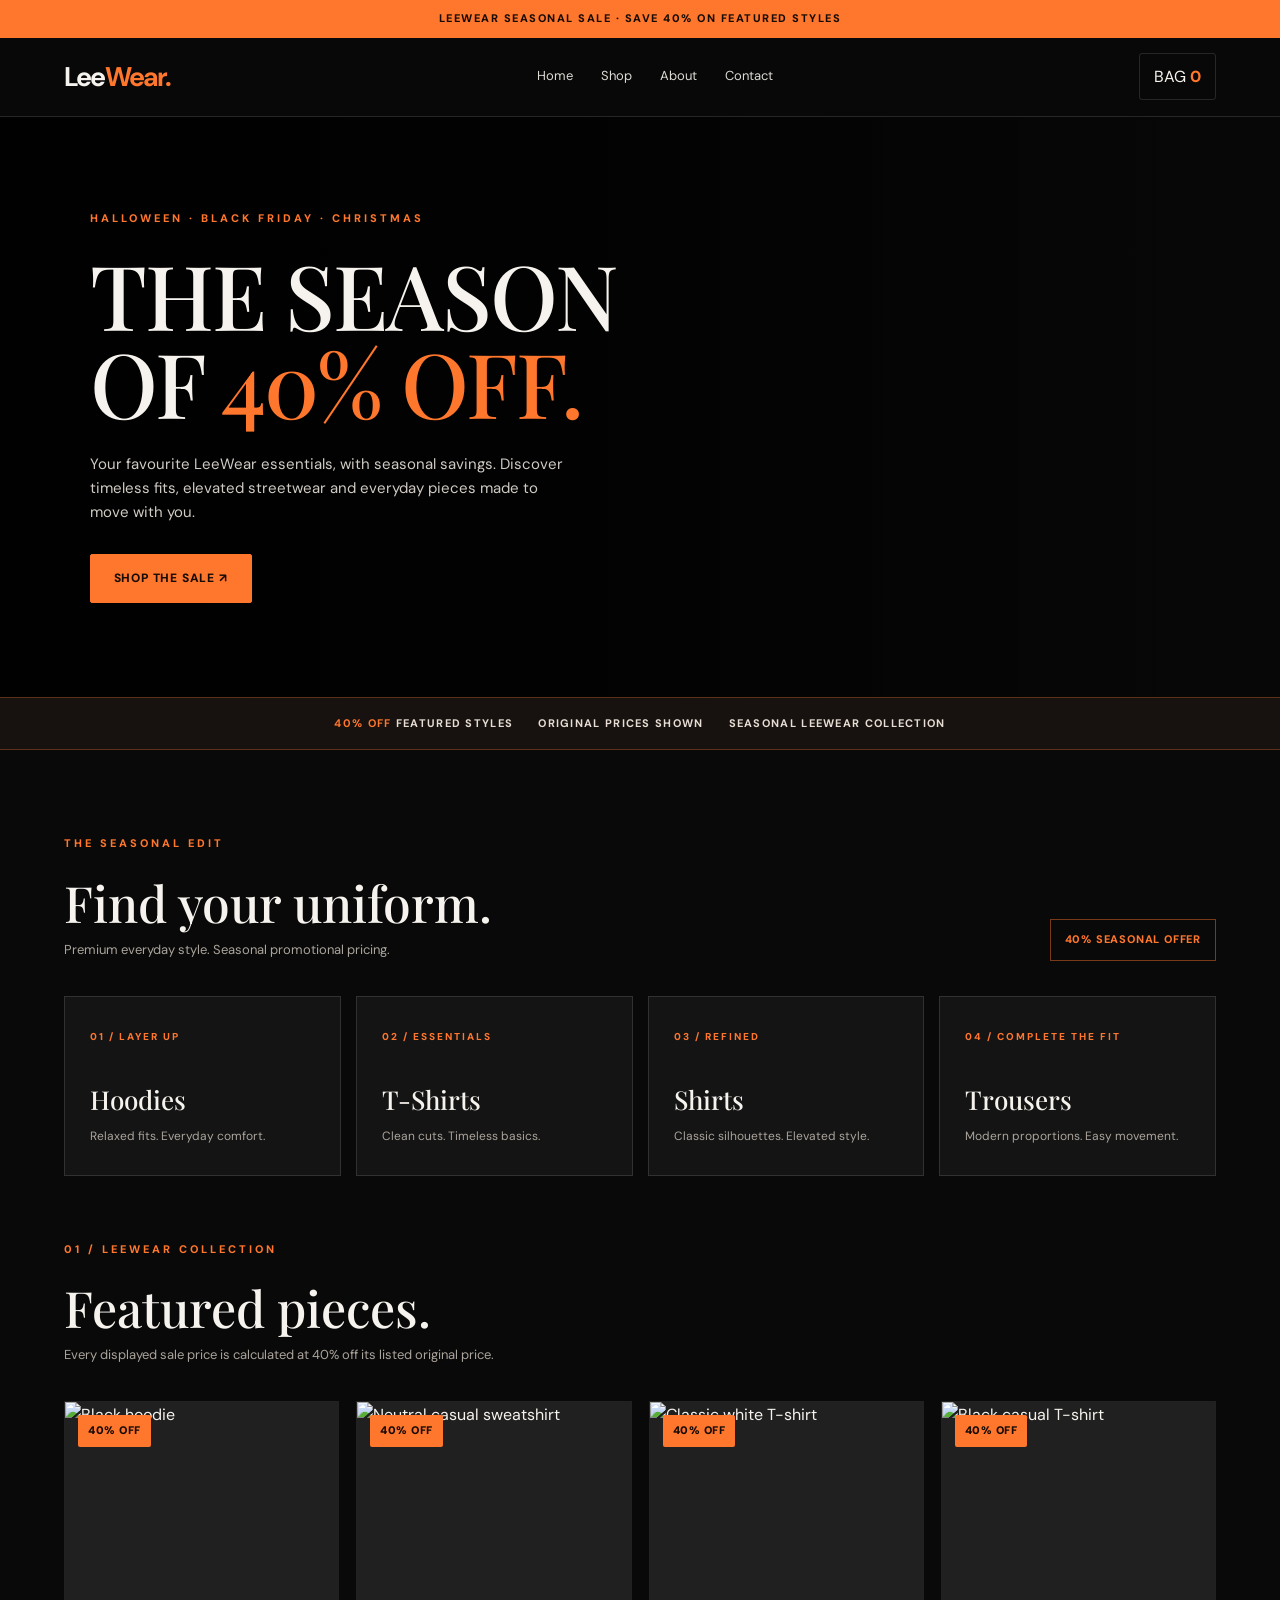
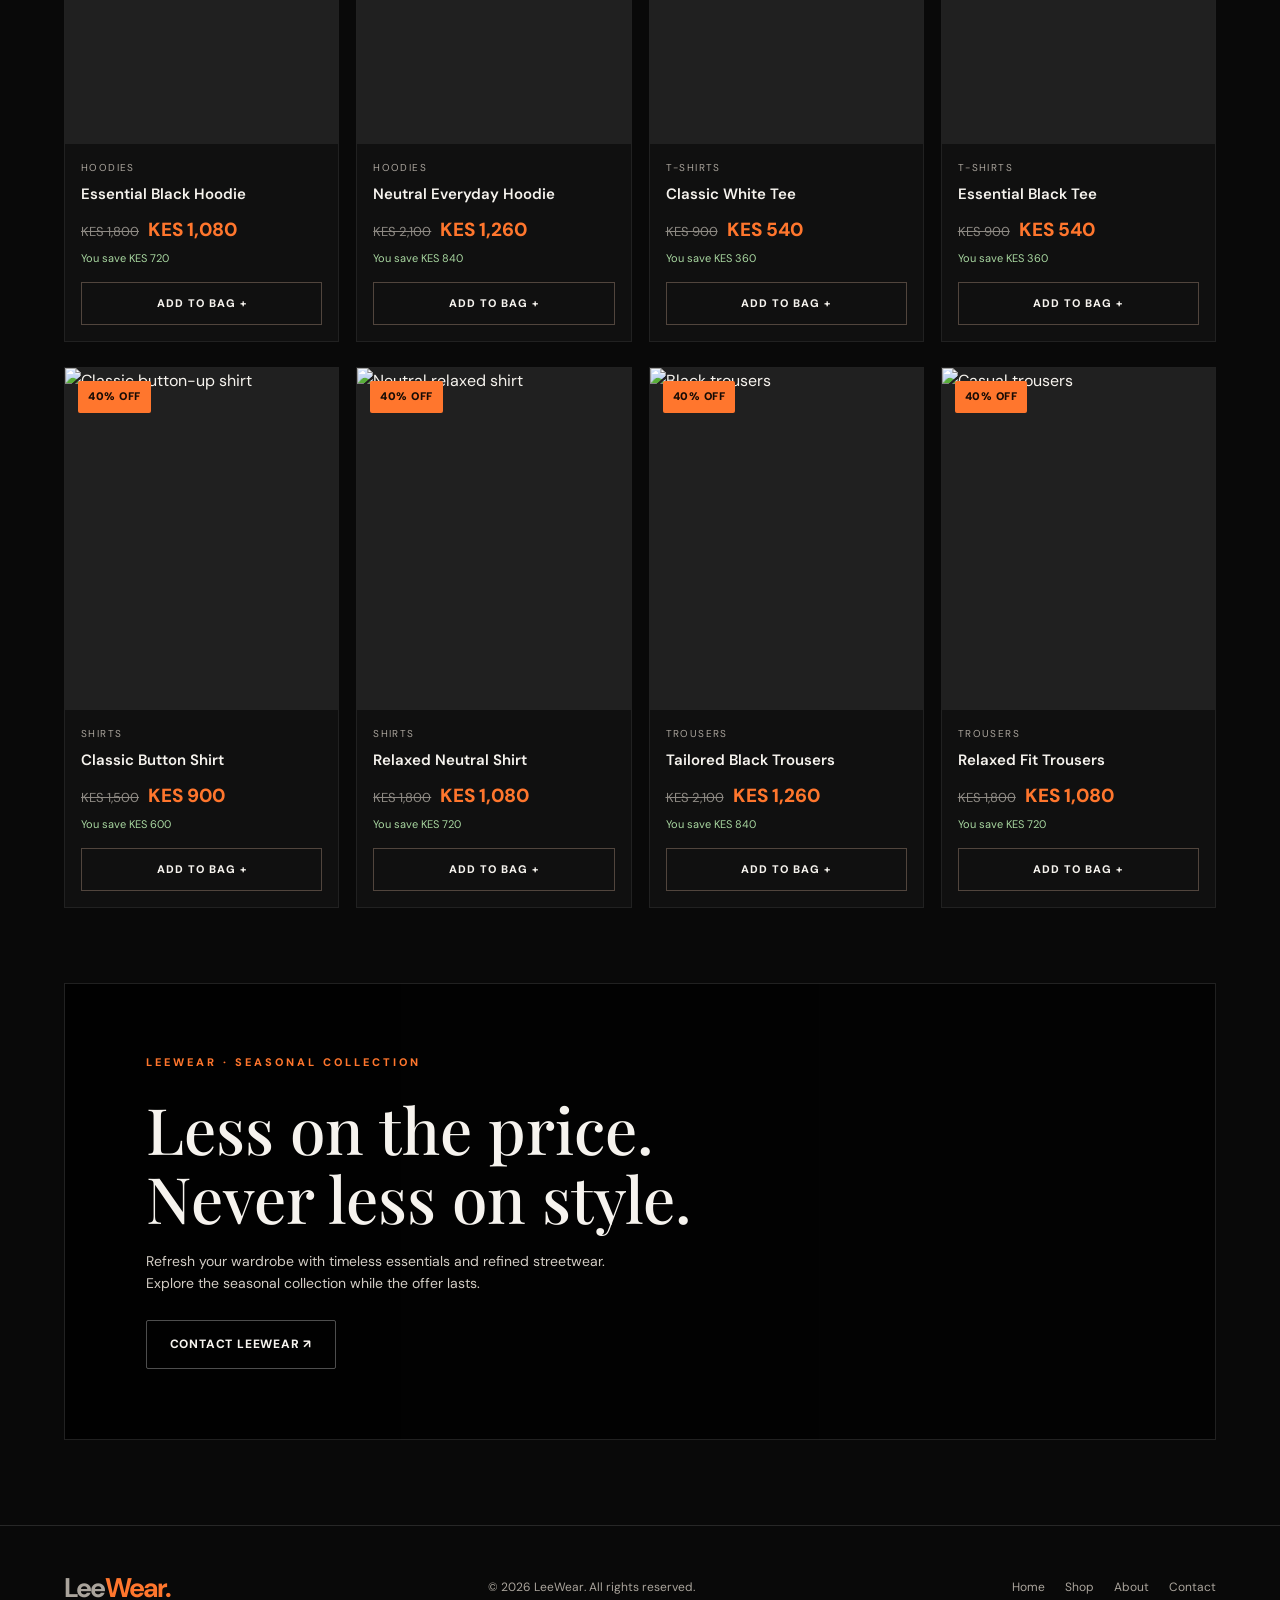
==== commit 13f63888: "Update index.html" ====
--- a/index.html
+++ b/index.html
@@ -2,31 +2,6 @@
 <!DOCTYPE html>
 <html lang="en">
 <head>
-    <meta charset="UTF-8">
-    <meta name="viewport" content="width=device-width, initial-scale=1.0">
-    <meta name="theme-color" content="#000000">
-    <link rel="icon" type="image/png" href="logo.png">
-    <link rel="apple-touch-icon" href="logo.png">
-    <link rel="manifest" href="manifest.webmanifest">
-    <title>LEEWEAR - Casual Style, Elevated Comfort</title>
-    <link rel="stylesheet" href="styles.css">
-    <link href="https://fonts.cdnfonts.com/css/palace-script-mt" rel="stylesheet">
-    <link href="https://fonts.cdnfonts.com/css/niagara-solid" rel="stylesheet">
-</head>
-<body>
-    <!-- Navigation -->
-    <nav class="navbar">
-        <div class="nav-container">
-            <a href="index.html" class="logo">
-                <img src="logo.png" alt="LEEWEAR logo" class="logo-img">
-            </a>
-            
-            <div class="nav-links">
-                <a href="index.html" class="nav-link active">Home</a>
-                <a href="shop.html" class="nav-link">Shop</a>
-                <a href="about.html" class="nav-link">About</a>
-                <a href="contact.html" class="nav-link">Contact</a>
-            </div>
   <meta charset="UTF-8">
   <meta name="viewport" content="width=device-width, initial-scale=1.0">
   <meta name="theme-color" content="#0a0a0a">
